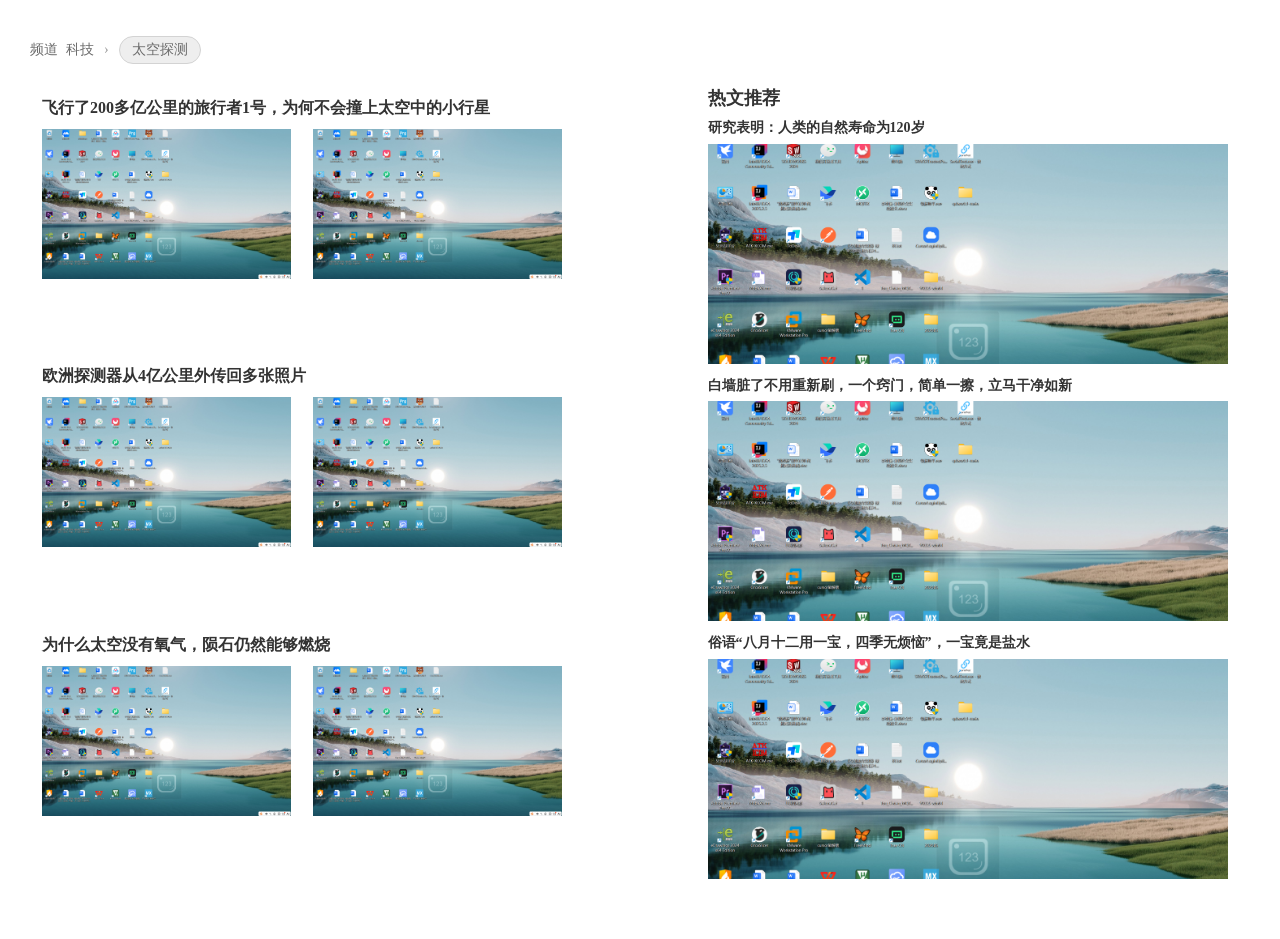
==== index.html @ ba5ea0af "Update index.html" ====
<!DOCTYPE html>
<html lang="zh-CN">
<head>
  <meta charset="UTF-8">
  <meta name="viewport" content="width=device-width, initial-scale=1.0">
  <title>新闻资讯</title>
  <link rel="stylesheet" href="index.css">
</head>
<body>
  <div class="news-wrap">
    <header class="news-header">
    </header>

    <div class="crumbs">
      <span class="crumb">频道</span>
      <span class="crumb">科技</span>
      <span class="crumb-sep">›</span>
      <span class="crumb pill">太空探测</span>
    </div>

    <div class="content">
      <main class="news-list">
      <!-- 新闻块 1 -->
      <article class="news-item">
        <h2 class="news-title">飞行了200多亿公里的旅行者1号，为何不会撞上太空中的小行星</h2>
        <div class="news-body">
          <div class="thumbs">
            <img class="thumb" src="tupian1.png" alt="缩略图1">
            <img class="thumb" src="tupian1.png" alt="缩略图2">
          </div>
        </div>
      </article>

      <!-- 新闻块 2 -->
      <article class="news-item">
        <h2 class="news-title">欧洲探测器从4亿公里外传回多张照片</h2>
        <div class="news-body">
          <div class="thumbs">
            <img class="thumb" src="tupian1.png" alt="缩略图1">
            <img class="thumb" src="tupian1.png" alt="缩略图2">
          </div>
        </div>
      </article>

      <!-- 新闻块 3 -->
      <article class="news-item">
        <h2 class="news-title">为什么太空没有氧气，陨石仍然能够燃烧</h2>
        <div class="news-body">
          <div class="thumbs">
            <img class="thumb" src="tupian1.png" alt="缩略图1">
            <img class="thumb" src="tupian1.png" alt="缩略图2">
          </div>
        </div>
      </article>
      </main>

      <aside class="hot-list">
        <h2 class="hot-heading">热文推荐</h2>
        <section class="hot-item">
          <h3 class="hot-title">研究表明：人类的自然寿命为120岁</h3>
          <img class="hot-thumb" src="tupian1.png" alt="热文配图1">
        </section>
        <section class="hot-item">
          <h3 class="hot-title">白墙脏了不用重新刷，一个窍门，简单一擦，立马干净如新</h3>
          <img class="hot-thumb" src="tupian1.png" alt="热文配图2">
        </section>
        <section class="hot-item">
          <h3 class="hot-title">俗语“八月十二用一宝，四季无烦恼”，一宝竟是盐水</h3>
          <img class="hot-thumb" src="tupian1.png" alt="热文配图3">
        </section>
      </aside>
    </div>
  </div>
</body>
</html>
---- index.css ----
/* 外层容器 */
.news-wrap {
  width: 100%;
  max-width: none;
  margin: 0;
  padding: 18px 22px 40px;
  background: #fff;
}

.crumbs{
  display: flex;
  align-items: center;
  gap: 8px;
  margin: 6px 0 14px;
  color: #6b6b6b;
  font-size: 14px;
}
.crumb{
  color: #6b6b6b;
}
.crumb.pill{
  background: #eeeeee;
  border: 1px solid #d3d3d3;
  border-radius: 999px;
  padding: 4px 12px;
}
.crumb.pill.active{
  background: #e8f3ff;
  border-color: #9ac6ff;
  color: #0b5aa6;
}
.crumb-sep{
  color: #9b9b9b;
  margin: 0 2px;
}

.news-header {
  display: flex;
  align-items: center;
  justify-content: space-between;
  margin-bottom: 10px;
  position: relative;
}

/* 左右主内容两列 */
.content{
  display: grid;
  grid-template-columns: 1fr 0.9fr;
  gap: 26px; /* 中间空隙变小 */
}

.hot-title {
  /* 不使用绝对定位，避免串到右上角（该类会用于右侧热文标题） */
  position: static;
}

.channels {
  display: flex;
  gap: 10px;
}
.tag {
  display: inline-block;
  padding: 6px 12px;
  border-radius: 999px;
  background: #e7e7e7;
  color: #333;
  text-decoration: none;
  border: 1px solid #d2d2d2;
  font-size: 14px;
}
.tag--active {
  background: #d9ecff;
  border-color: #8cc0ff;
}

.news-list {
  margin-top: 8px;
  display: grid;
  gap: 0; /* 保持上下模块连成整体 */
}

.news-item {
  border: none;
  padding: 12px 12px 14px;
  background: #fff; /* 去掉浅灰背景 */
}

/* 上下相邻卡片无边框，不再需要重复边框处理 */
.news-title {
  font-size: 16px;
  font-weight: 600;
  margin: 0 0 10px;
  color: #333;
}
.news-body {
  display: block; /* 只显示缩略图区域，不再占用右侧大图空间 */
  width: 100%;
}

/* 左侧三张小图（占等分列） */
.thumbs {
  display: grid;
  grid-template-columns: repeat(2, 1fr); /* 每行两个缩略图 */
  gap: 22px; /* 两图之间空隙稍大 */
  max-width: 520px; /* 让缩略图宽度更大一点 */
  width: 100%;
}
.thumb {
  height: 150px; /* 左侧缩略图更大一点 */
  width: 100%;
  object-fit: cover;
  display: block;
  border: none;
}

/* 右侧大图区域 */
.hero {
  height: 110px; /* 进一步减小右侧大图高度 */
  width: 100%;
  object-fit: cover;
  display: block;
  border: none;
}

/* 右侧热文推荐 */
.hot-list{
  margin-top: 8px;
}
.hot-heading{
  font-size: 18px;
  color: #333;
  margin: 0 0 8px 0;
}
.hot-item{
  margin-bottom: 12px;
}
.hot-title{
  font-size: 14px;
  color: #333;
  margin: 0 0 6px 0;
  line-height: 1.4;
}
.hot-thumb{
  width: 100%;
  max-width: 520px; /* 限制热文图片宽度 */
  height: 220px; /* 第三张图片更大一点 */
  object-fit: cover;
  border: none;
  display: block;
}
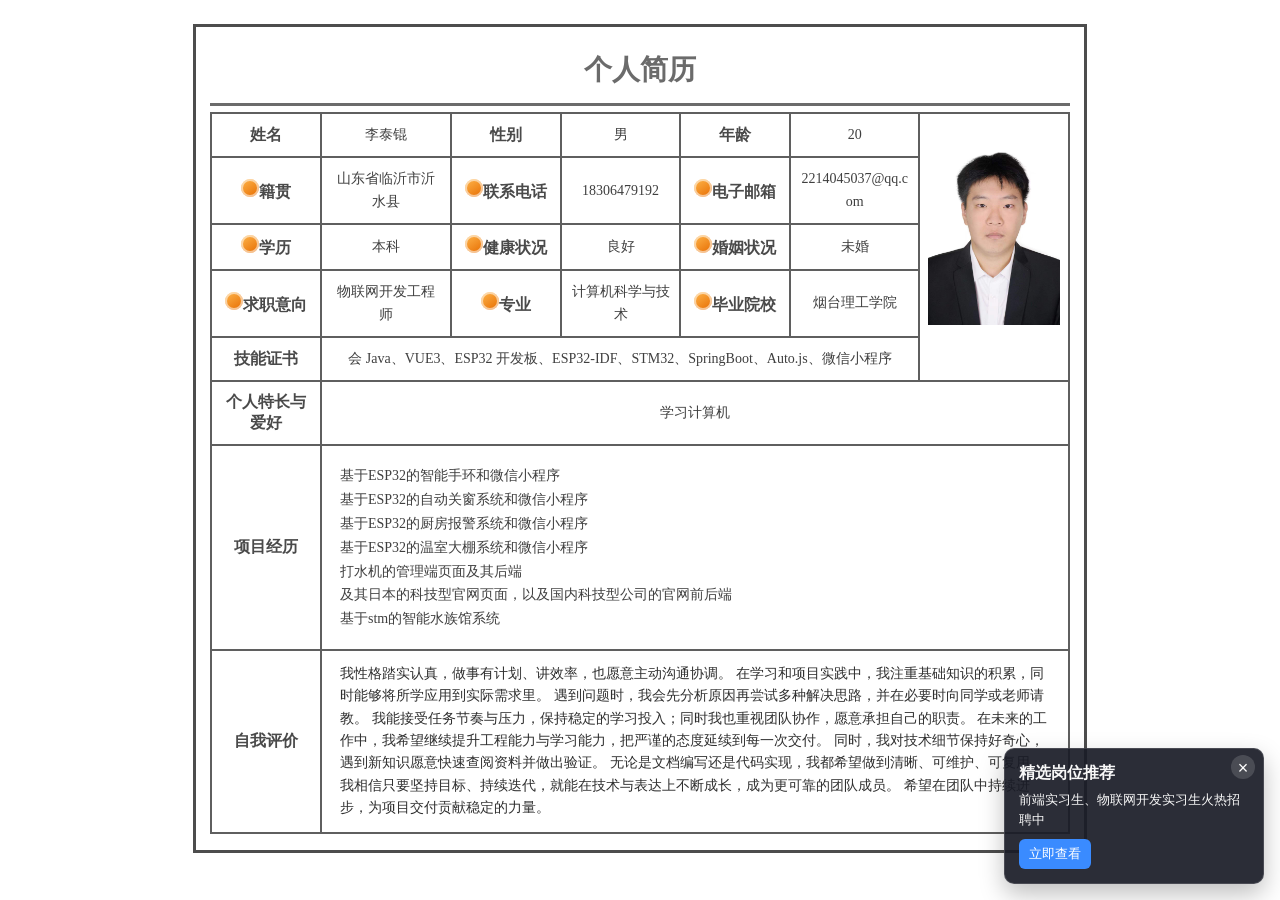
==== commit a9f6856e: "1 1" ====
--- a/index.html
+++ b/index.html
@@ -1,75 +1,154 @@
-<!DOCTYPE html>
-<html lang="zh-CN">
-<head>
-  <meta charset="UTF-8">
-  <meta name="viewport" content="width=device-width, initial-scale=1.0">
-  <title>新闻资讯</title>
-  <link rel="stylesheet" href="index.css">
-</head>
-<body>
-  <div class="news-wrap">
-    <header class="news-header">
-    </header>
-
-    <div class="crumbs">
-      <span class="crumb">频道</span>
-      <span class="crumb">科技</span>
-      <span class="crumb-sep">›</span>
-      <span class="crumb pill">太空探测</span>
-    </div>
-
-    <div class="content">
-      <main class="news-list">
-      <!-- 新闻块 1 -->
-      <article class="news-item">
-        <h2 class="news-title">飞行了200多亿公里的旅行者1号，为何不会撞上太空中的小行星</h2>
-        <div class="news-body">
-          <div class="thumbs">
-            <img class="thumb" src="tupian1.png" alt="缩略图1">
-            <img class="thumb" src="tupian1.png" alt="缩略图2">
-          </div>
-        </div>
-      </article>
-
-      <!-- 新闻块 2 -->
-      <article class="news-item">
-        <h2 class="news-title">欧洲探测器从4亿公里外传回多张照片</h2>
-        <div class="news-body">
-          <div class="thumbs">
-            <img class="thumb" src="tupian1.png" alt="缩略图1">
-            <img class="thumb" src="tupian1.png" alt="缩略图2">
-          </div>
-        </div>
-      </article>
-
-      <!-- 新闻块 3 -->
-      <article class="news-item">
-        <h2 class="news-title">为什么太空没有氧气，陨石仍然能够燃烧</h2>
-        <div class="news-body">
-          <div class="thumbs">
-            <img class="thumb" src="tupian1.png" alt="缩略图1">
-            <img class="thumb" src="tupian1.png" alt="缩略图2">
-          </div>
-        </div>
-      </article>
-      </main>
-
-      <aside class="hot-list">
-        <h2 class="hot-heading">热文推荐</h2>
-        <section class="hot-item">
-          <h3 class="hot-title">研究表明：人类的自然寿命为120岁</h3>
-          <img class="hot-thumb" src="tupian1.png" alt="热文配图1">
-        </section>
-        <section class="hot-item">
-          <h3 class="hot-title">白墙脏了不用重新刷，一个窍门，简单一擦，立马干净如新</h3>
-          <img class="hot-thumb" src="tupian1.png" alt="热文配图2">
-        </section>
-        <section class="hot-item">
-          <h3 class="hot-title">俗语“八月十二用一宝，四季无烦恼”，一宝竟是盐水</h3>
-          <img class="hot-thumb" src="tupian1.png" alt="热文配图3">
-        </section>
-      </aside>
-    </div>
-  </div>
-</body>
-</html>
+<!DOCTYPE html>
+<html lang="zh-CN">
+<head>
+    <meta charset="UTF-8">
+    <title>李泰锟的个人简历</title>
+    <link rel="stylesheet" href="lab1-108-李泰锟-styles.css">
+</head>
+<body>
+    <div class="resume-wrap">
+        <table class="resume-table" role="table" aria-label="个人简历表格">
+            <caption>个人简历</caption>
+
+            <tr>
+                <td class="label-cell">姓名</td>
+                <td class="value-cell">
+                    <div class="cell-text">李泰锟</div>
+                </td>
+                <td class="label-cell">性别</td>
+                <td class="value-cell">
+                    <div class="cell-text">男</div>
+                </td>
+                <td class="label-cell">年龄</td>
+                <td class="value-cell">
+                    <div class="cell-text">20</div>
+                </td>
+                <td class="value-cell photo-cell" rowspan="5">
+                    <div class="photo-box">
+                        <img src="tupian2.jpg" alt="照片" class="photo-img">
+                        <button class="play-btn" type="button" aria-label="播放介绍视频">▶</button>
+                    </div>
+                </td>
+            </tr>
+
+            <tr>
+                <td class="label-cell"><span class="title-icon" aria-hidden="true"></span>籍贯</td>
+                <td class="value-cell">
+                    <div class="cell-text">山东省临沂市沂水县</div>
+                </td>
+                <td class="label-cell"><span class="title-icon" aria-hidden="true"></span>联系电话</td>
+                <td class="value-cell">
+                    <div class="cell-text">18306479192</div>
+                </td>
+                <td class="label-cell"><span class="title-icon" aria-hidden="true"></span>电子邮箱</td>
+                <td class="value-cell">
+                    <div class="cell-text">2214045037@qq.com</div>
+                </td>
+            </tr>
+
+            <tr>
+                <td class="label-cell"><span class="title-icon" aria-hidden="true"></span>学历</td>
+                <td class="value-cell">
+                    <div class="cell-text">本科</div>
+                </td>
+                <td class="label-cell"><span class="title-icon" aria-hidden="true"></span>健康状况</td>
+                <td class="value-cell">
+                    <div class="cell-text">良好</div>
+                </td>
+                <td class="label-cell"><span class="title-icon" aria-hidden="true"></span>婚姻状况</td>
+                <td class="value-cell">
+                    <div class="cell-text">未婚</div>
+                </td>
+            </tr>
+
+            <tr>
+                <td class="label-cell"><span class="title-icon" aria-hidden="true"></span>求职意向</td>
+                <td class="value-cell">
+                    <div class="cell-text">物联网开发工程师</div>
+                </td>
+                <td class="label-cell"><span class="title-icon" aria-hidden="true"></span>专业</td>
+                <td class="value-cell">
+                    <div class="cell-text">计算机科学与技术</div>
+                </td>
+                <td class="label-cell"><span class="title-icon" aria-hidden="true"></span>毕业院校</td>
+                <td class="value-cell">
+                    <div class="cell-text">烟台理工学院</div>
+                </td>
+            </tr>
+
+            <tr>
+                <td class="label-cell">技能证书</td>
+                <td class="value-cell" colspan="5">
+                    <div class="cell-text">
+                        会 Java、VUE3、ESP32 开发板、ESP32-IDF、STM32、SpringBoot、Auto.js、微信小程序
+                    </div>
+                </td>
+            </tr>
+
+            <tr>
+                <td class="label-cell">个人特长与爱好</td>
+                <td class="value-cell" colspan="6">
+                    <div class="cell-text">
+                        学习计算机
+                    </div>
+                </td>
+            </tr>
+
+            <tr>
+                <td class="label-cell" rowspan="2">项目经历</td>
+                <td class="value-cell project-cell" colspan="6" rowspan="2">
+                    <div class="project-grid" aria-label="项目经历图标">
+                        <div class="project-text cell-text">
+                            基于ESP32的智能手环和微信小程序<br>
+                            基于ESP32的自动关窗系统和微信小程序<br>
+                            基于ESP32的厨房报警系统和微信小程序<br>
+                            基于ESP32的温室大棚系统和微信小程序<br>
+                            打水机的管理端页面及其后端<br>
+                            及其日本的科技型官网页面，以及国内科技型公司的官网前后端<br>
+                            基于stm的智能水族馆系统
+                        </div>
+                    </div>
+                </td>
+            </tr>
+
+            <tr>
+            </tr>
+
+            <tr>
+                <td class="label-cell">自我评价</td>
+                <td class="value-cell" colspan="6">
+                    <p class="self-eval">
+                        我性格踏实认真，做事有计划、讲效率，也愿意主动沟通协调。
+                        在学习和项目实践中，我注重基础知识的积累，同时能够将所学应用到实际需求里。
+                        遇到问题时，我会先分析原因再尝试多种解决思路，并在必要时向同学或老师请教。
+                        我能接受任务节奏与压力，保持稳定的学习投入；同时我也重视团队协作，愿意承担自己的职责。
+                        在未来的工作中，我希望继续提升工程能力与学习能力，把严谨的态度延续到每一次交付。
+                        同时，我对技术细节保持好奇心，遇到新知识愿意快速查阅资料并做出验证。
+                        无论是文档编写还是代码实现，我都希望做到清晰、可维护、可复用。
+                        我相信只要坚持目标、持续迭代，就能在技术与表达上不断成长，成为更可靠的团队成员。
+                        希望在团队中持续进步，为项目交付贡献稳定的力量。
+                    </p>
+                </td>
+            </tr>
+        </table>
+    </div>
+
+    <aside class="fixed-ad" aria-label="固定广告" id="fixedAd">
+        <button class="ad-close" type="button" aria-label="关闭广告" id="adCloseBtn">×</button>
+        <p class="ad-title">精选岗位推荐</p>
+        <p class="ad-text">前端实习生、物联网开发实习生火热招聘中</p>
+        <a class="ad-link" href="#" aria-label="查看岗位详情">立即查看</a>
+    </aside>
+
+    <script>
+        (function () {
+            var closeBtn = document.getElementById("adCloseBtn");
+            var ad = document.getElementById("fixedAd");
+            if (!closeBtn || !ad) return;
+            closeBtn.addEventListener("click", function () {
+                ad.style.display = "none";
+            });
+        })();
+    </script>
+</body>
+</html>
--- a/lab1-108-李泰锟-styles.css
+++ b/lab1-108-李泰锟-styles.css
@@ -0,0 +1,221 @@
+
+.resume-wrap {
+    width: 860px;
+    max-width: calc(100vw - 40px);
+    margin: 24px auto;
+    border: 3px solid #4d4d4d;
+    padding: 16px 14px;
+    background: #ffffff;
+}
+
+.resume-table {
+    width: 100%;
+    border-collapse: collapse;
+	table-layout: auto; /* 让列根据内容自然分配，避免压缩导致重叠 */
+}
+
+.resume-table caption {
+    caption-side: top;
+    font-size: 28px;
+    font-weight: 700;
+    color: #6b6b6b;
+    padding: 8px 0 14px 0;
+    border-bottom: 3px solid #6b6b6b;
+    margin-bottom: 6px;
+}
+
+.resume-table td {
+    border: 2px solid #5f5f5f;
+    padding: 10px 8px;
+    vertical-align: middle;
+    background: #fff;
+    text-align: center;
+	/* 高倍缩放时，确保内容不会溢出到单元格之外 */
+	word-break: break-word;
+	overflow-wrap: anywhere;
+	white-space: normal;
+	box-sizing: border-box;
+	overflow: hidden;
+}
+
+.label-cell {
+    background: #cfcfcf;
+    font-weight: 700;
+    color: #4a4a4a;
+    width: 110px;
+	/* 避免在表格单元格上使用 flex，可能引发布局错位 */
+	text-align: center;
+	vertical-align: middle;
+	padding: 10px 8px;
+}
+
+.value-cell {
+    width: auto;
+}
+
+.cell-text {
+    font-size: 14px;
+    color: #3f3f3f;
+	line-height: 1.6; /* 提高行高，减少文字与边框的贴合感 */
+    word-break: break-word;
+}
+
+.icon-img {
+    width: 44px;
+    height: 44px;
+    object-fit: contain;
+    display: block;
+    margin: 0 auto 6px auto;
+}
+
+.icon-img--center {
+    margin: 8px auto 0 auto;
+}
+
+.photo-cell {
+    background: #ffffff;
+	width: 150px; /* 适当加宽，便于放大图片并填满两行高度 */
+    padding: 0;
+}
+
+.photo-box {
+    position: relative;
+    width: 100%;
+    height: 100%;
+    min-height: 220px;
+    overflow: hidden;
+}
+
+.photo-img {
+	width: 100%;
+	height: 100%;
+	object-fit: cover; /* 填满单元格，按比例裁剪 */
+	display: block;
+	margin: 0;
+	border: 0;
+    transition: opacity 0.25s ease;
+}
+
+.play-btn {
+    position: absolute;
+    left: 50%;
+    top: 50%;
+    transform: translate(-50%, -50%) scale(0.9);
+    width: 54px;
+    height: 54px;
+    border: none;
+    border-radius: 50%;
+    background: rgba(0, 0, 0, 0.62);
+    color: #ffffff;
+    font-size: 24px;
+    line-height: 1;
+    opacity: 0;
+    cursor: pointer;
+    transition: opacity 0.25s ease, transform 0.25s ease;
+}
+
+.photo-box:hover .photo-img {
+    opacity: 0.5;
+}
+
+.photo-box:hover .play-btn {
+    opacity: 1;
+    transform: translate(-50%, -50%) scale(1);
+}
+
+.fixed-ad {
+    position: fixed;
+    right: 16px;
+    bottom: 16px;
+    width: 230px;
+    padding: 12px 14px 14px;
+    border-radius: 10px;
+    background: rgba(25, 28, 38, 0.92);
+    color: #f8f8f8;
+    box-shadow: 0 10px 25px rgba(0, 0, 0, 0.25);
+    z-index: 999;
+    border: 1px solid rgba(255, 255, 255, 0.14);
+}
+
+.ad-close {
+    position: absolute;
+    top: 6px;
+    right: 8px;
+    width: 24px;
+    height: 24px;
+    border: none;
+    border-radius: 50%;
+    background: rgba(255, 255, 255, 0.15);
+    color: #ffffff;
+    font-size: 18px;
+    line-height: 24px;
+    text-align: center;
+    cursor: pointer;
+}
+
+.ad-close:hover {
+    background: rgba(255, 255, 255, 0.3);
+}
+
+.ad-title {
+    margin: 2px 28px 6px 0;
+    font-size: 16px;
+    font-weight: 700;
+}
+
+.ad-text {
+    margin: 0 0 10px 0;
+    font-size: 13px;
+    line-height: 1.5;
+}
+
+.ad-link {
+    display: inline-block;
+    padding: 6px 10px;
+    border-radius: 6px;
+    background: #3a8bff;
+    color: #ffffff;
+    text-decoration: none;
+    font-size: 13px;
+}
+
+.ad-link:hover {
+    background: #2675e3;
+}
+
+.title-icon {
+    width: 18px;
+    height: 18px;
+    display: inline-block;
+    border-radius: 50%;
+    background: linear-gradient(145deg, #ffb74d, #e66b00);
+    box-shadow: inset 0 0 0 2px rgba(255, 255, 255, 0.55);
+}
+
+.project-grid {
+    height: 100%;
+    padding: 8px 10px;
+	display: block; /* 用文字展示，不需要弹性布局 */
+}
+
+.project-icon {
+    width: 46px;
+    height: 46px;
+    object-fit: contain;
+}
+
+.project-text {
+    text-align: left;
+    font-size: 14px;
+    line-height: 1.7;
+    color: #3f3f3f;
+}
+
+.self-eval {
+    margin: 0;
+    text-align: left;
+    font-size: 14px;
+    line-height: 1.6;
+    color: #2f2f2f;
+    padding: 2px 10px;
+}
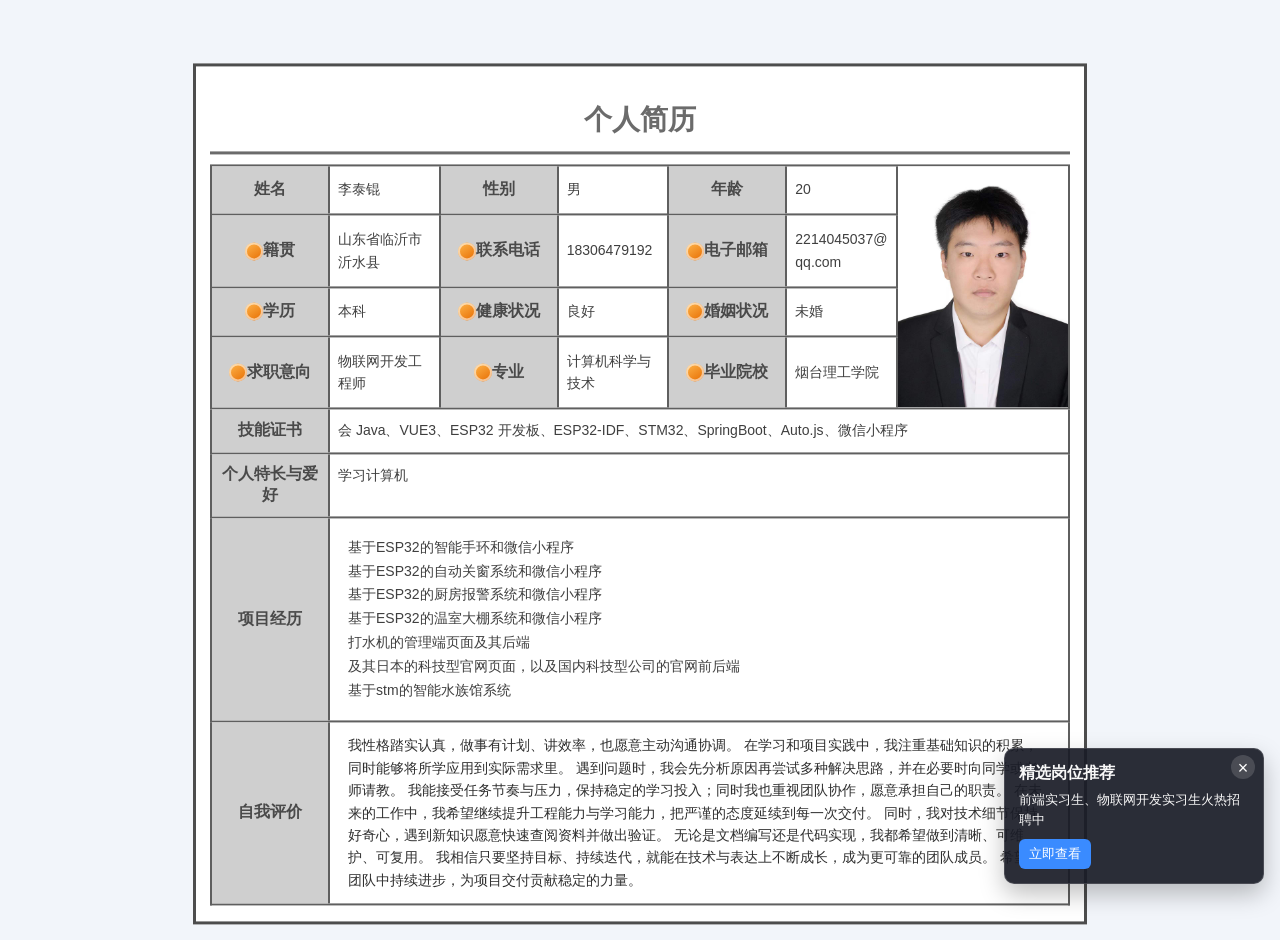
==== commit a15b4fc9: "1 1" ====
--- a/index.html
+++ b/index.html
@@ -2,101 +2,87 @@
 <html lang="zh-CN">
 <head>
     <meta charset="UTF-8">
-    <title>李泰锟的个人简历</title>
+    <meta name="viewport" content="width=device-width, initial-scale=1.0">
+    <title>实验3 个人简历</title>
     <link rel="stylesheet" href="lab1-108-李泰锟-styles.css">
 </head>
 <body>
-    <div class="resume-wrap">
-        <table class="resume-table" role="table" aria-label="个人简历表格">
-            <caption>个人简历</caption>
+    <div class="resume-stage">
+        <div class="resume-wrap resume-wrap-centered">
+            <h1 class="resume-title">个人简历</h1>
 
-            <tr>
-                <td class="label-cell">姓名</td>
-                <td class="value-cell">
-                    <div class="cell-text">李泰锟</div>
-                </td>
-                <td class="label-cell">性别</td>
-                <td class="value-cell">
-                    <div class="cell-text">男</div>
-                </td>
-                <td class="label-cell">年龄</td>
-                <td class="value-cell">
-                    <div class="cell-text">20</div>
-                </td>
-                <td class="value-cell photo-cell" rowspan="5">
+            <div class="resume-row resume-row-basic">
+                <div class="resume-grid">
+                    <div class="resume-group">
+                        <div class="label-cell">姓名</div>
+                        <div class="value-cell"><div class="cell-text">李泰锟</div></div>
+                    </div>
+                    <div class="resume-group">
+                        <div class="label-cell">性别</div>
+                        <div class="value-cell"><div class="cell-text">男</div></div>
+                    </div>
+                    <div class="resume-group">
+                        <div class="label-cell">年龄</div>
+                        <div class="value-cell"><div class="cell-text">20</div></div>
+                    </div>
+                    <div class="resume-group">
+                        <div class="label-cell"><span class="title-icon" aria-hidden="true"></span> 籍贯</div>
+                        <div class="value-cell"><div class="cell-text">山东省临沂市沂水县</div></div>
+                    </div>
+                    <div class="resume-group">
+                        <div class="label-cell"><span class="title-icon" aria-hidden="true"></span> 联系电话</div>
+                        <div class="value-cell"><div class="cell-text">18306479192</div></div>
+                    </div>
+                    <div class="resume-group">
+                        <div class="label-cell"><span class="title-icon" aria-hidden="true"></span> 电子邮箱</div>
+                        <div class="value-cell"><div class="cell-text">2214045037@qq.com</div></div>
+                    </div>
+                    <div class="resume-group">
+                        <div class="label-cell"><span class="title-icon" aria-hidden="true"></span> 学历</div>
+                        <div class="value-cell"><div class="cell-text">本科</div></div>
+                    </div>
+                    <div class="resume-group">
+                        <div class="label-cell"><span class="title-icon" aria-hidden="true"></span> 健康状况</div>
+                        <div class="value-cell"><div class="cell-text">良好</div></div>
+                    </div>
+                    <div class="resume-group">
+                        <div class="label-cell"><span class="title-icon" aria-hidden="true"></span> 婚姻状况</div>
+                        <div class="value-cell"><div class="cell-text">未婚</div></div>
+                    </div>
+                    <div class="resume-group">
+                        <div class="label-cell"><span class="title-icon" aria-hidden="true"></span> 求职意向</div>
+                        <div class="value-cell"><div class="cell-text">物联网开发工程师</div></div>
+                    </div>
+                    <div class="resume-group">
+                        <div class="label-cell"><span class="title-icon" aria-hidden="true"></span> 专业</div>
+                        <div class="value-cell"><div class="cell-text">计算机科学与技术</div></div>
+                    </div>
+                    <div class="resume-group">
+                        <div class="label-cell"><span class="title-icon" aria-hidden="true"></span> 毕业院校</div>
+                        <div class="value-cell"><div class="cell-text">烟台理工学院</div></div>
+                    </div>
+                </div>
+                <div class="photo-cell photo-panel">
                     <div class="photo-box">
                         <img src="tupian2.jpg" alt="照片" class="photo-img">
                         <button class="play-btn" type="button" aria-label="播放介绍视频">▶</button>
                     </div>
-                </td>
-            </tr>
+                </div>
+            </div>
 
-            <tr>
-                <td class="label-cell"><span class="title-icon" aria-hidden="true"></span>籍贯</td>
-                <td class="value-cell">
-                    <div class="cell-text">山东省临沂市沂水县</div>
-                </td>
-                <td class="label-cell"><span class="title-icon" aria-hidden="true"></span>联系电话</td>
-                <td class="value-cell">
-                    <div class="cell-text">18306479192</div>
-                </td>
-                <td class="label-cell"><span class="title-icon" aria-hidden="true"></span>电子邮箱</td>
-                <td class="value-cell">
-                    <div class="cell-text">2214045037@qq.com</div>
-                </td>
-            </tr>
+            <div class="resume-row">
+                <div class="label-cell">技能证书</div>
+                <div class="value-cell resume-wide"><div class="cell-text">会 Java、VUE3、ESP32 开发板、ESP32-IDF、STM32、SpringBoot、Auto.js、微信小程序</div></div>
+            </div>
 
-            <tr>
-                <td class="label-cell"><span class="title-icon" aria-hidden="true"></span>学历</td>
-                <td class="value-cell">
-                    <div class="cell-text">本科</div>
-                </td>
-                <td class="label-cell"><span class="title-icon" aria-hidden="true"></span>健康状况</td>
-                <td class="value-cell">
-                    <div class="cell-text">良好</div>
-                </td>
-                <td class="label-cell"><span class="title-icon" aria-hidden="true"></span>婚姻状况</td>
-                <td class="value-cell">
-                    <div class="cell-text">未婚</div>
-                </td>
-            </tr>
+            <div class="resume-row">
+                <div class="label-cell">个人特长与爱好</div>
+                <div class="value-cell resume-wide"><div class="cell-text">学习计算机</div></div>
+            </div>
 
-            <tr>
-                <td class="label-cell"><span class="title-icon" aria-hidden="true"></span>求职意向</td>
-                <td class="value-cell">
-                    <div class="cell-text">物联网开发工程师</div>
-                </td>
-                <td class="label-cell"><span class="title-icon" aria-hidden="true"></span>专业</td>
-                <td class="value-cell">
-                    <div class="cell-text">计算机科学与技术</div>
-                </td>
-                <td class="label-cell"><span class="title-icon" aria-hidden="true"></span>毕业院校</td>
-                <td class="value-cell">
-                    <div class="cell-text">烟台理工学院</div>
-                </td>
-            </tr>
-
-            <tr>
-                <td class="label-cell">技能证书</td>
-                <td class="value-cell" colspan="5">
-                    <div class="cell-text">
-                        会 Java、VUE3、ESP32 开发板、ESP32-IDF、STM32、SpringBoot、Auto.js、微信小程序
-                    </div>
-                </td>
-            </tr>
-
-            <tr>
-                <td class="label-cell">个人特长与爱好</td>
-                <td class="value-cell" colspan="6">
-                    <div class="cell-text">
-                        学习计算机
-                    </div>
-                </td>
-            </tr>
-
-            <tr>
-                <td class="label-cell" rowspan="2">项目经历</td>
-                <td class="value-cell project-cell" colspan="6" rowspan="2">
+            <div class="resume-row">
+                <div class="label-cell">项目经历</div>
+                <div class="value-cell resume-wide">
                     <div class="project-grid" aria-label="项目经历图标">
                         <div class="project-text cell-text">
                             基于ESP32的智能手环和微信小程序<br>
@@ -108,15 +94,12 @@
                             基于stm的智能水族馆系统
                         </div>
                     </div>
-                </td>
-            </tr>
+                </div>
+            </div>
 
-            <tr>
-            </tr>
-
-            <tr>
-                <td class="label-cell">自我评价</td>
-                <td class="value-cell" colspan="6">
+            <div class="resume-row">
+                <div class="label-cell">自我评价</div>
+                <div class="value-cell resume-wide">
                     <p class="self-eval">
                         我性格踏实认真，做事有计划、讲效率，也愿意主动沟通协调。
                         在学习和项目实践中，我注重基础知识的积累，同时能够将所学应用到实际需求里。
@@ -128,9 +111,9 @@
                         我相信只要坚持目标、持续迭代，就能在技术与表达上不断成长，成为更可靠的团队成员。
                         希望在团队中持续进步，为项目交付贡献稳定的力量。
                     </p>
-                </td>
-            </tr>
-        </table>
+                </div>
+            </div>
+        </div>
     </div>
 
     <aside class="fixed-ad" aria-label="固定广告" id="fixedAd">
--- a/lab1-108-李泰锟-styles.css
+++ b/lab1-108-李泰锟-styles.css
@@ -218,4 +218,156 @@
     line-height: 1.6;
     color: #2f2f2f;
     padding: 2px 10px;
+}
+
+body {
+    margin: 0;
+    font-family: "Microsoft YaHei", sans-serif;
+    background: #f2f5fa;
+}
+
+.resume-stage {
+    position: relative;
+    min-height: 100vh;
+    padding: 20px 0;
+}
+
+.resume-wrap-centered {
+    position: absolute;
+    top: 50%;
+    left: 50%;
+    transform: translate(-50%, -50%);
+}
+
+.resume-title {
+    font-size: 28px;
+    font-weight: 700;
+    color: #6b6b6b;
+    text-align: center;
+    border-bottom: 3px solid #6b6b6b;
+    padding-bottom: 12px;
+    margin-bottom: 10px;
+}
+
+.resume-row {
+    display: flex;
+    border-left: 2px solid #5f5f5f;
+    border-right: 2px solid #5f5f5f;
+    border-bottom: 2px solid #5f5f5f;
+}
+
+.resume-row:first-of-type {
+    border-top: 2px solid #5f5f5f;
+}
+
+.resume-row-basic {
+    align-items: stretch;
+}
+
+.resume-grid {
+    flex: 1;
+    display: grid;
+    grid-template-columns: repeat(3, minmax(0, 1fr));
+}
+
+.resume-group {
+    display: flex;
+    min-width: 0;
+    border-right: 2px solid #5f5f5f;
+    border-bottom: 2px solid #5f5f5f;
+}
+
+.resume-group:nth-last-child(-n + 3) {
+    border-bottom: none;
+}
+
+.resume-group .label-cell {
+    flex: 0 0 100px;
+    border-right: 2px solid #5f5f5f;
+    border-bottom: none;
+    display: flex;
+    align-items: center;
+    justify-content: center;
+}
+
+.resume-group .value-cell {
+    flex: 1;
+    border-bottom: none;
+    display: flex;
+    align-items: center;
+    justify-content: flex-start;
+    padding: 10px 8px;
+    min-width: 0;
+}
+
+.photo-panel {
+    width: 170px;
+    border-left: none;
+    border-right: none;
+    border-bottom: none;
+    display: flex;
+    align-items: stretch;
+}
+
+.photo-panel .photo-box {
+    min-height: 230px;
+}
+
+.resume-row > .label-cell {
+    flex: 0 0 100px;
+    border-right: 2px solid #5f5f5f;
+    border-bottom: none;
+    display: flex;
+    align-items: center;
+    justify-content: center;
+}
+
+.resume-wide {
+    flex: 1;
+    border-bottom: none;
+    text-align: left;
+    padding: 10px 8px;
+}
+
+.resume-wide .cell-text {
+    text-align: left;
+}
+
+@media (max-width: 980px) {
+    .resume-wrap-centered {
+        position: static;
+        transform: none;
+        margin: 20px auto;
+    }
+
+    .resume-wrap {
+        max-width: calc(100vw - 24px);
+    }
+
+    .resume-row-basic {
+        flex-direction: column;
+    }
+
+    .resume-grid {
+        grid-template-columns: 1fr;
+    }
+
+    .resume-group {
+        border-right: none;
+    }
+
+    .resume-group:nth-last-child(-n + 3) {
+        border-bottom: 2px solid #5f5f5f;
+    }
+
+    .photo-panel {
+        width: 100%;
+        border-top: 2px solid #5f5f5f;
+    }
+
+    .fixed-ad {
+        right: 10px;
+        bottom: 10px;
+        width: 200px;
+    }
 }
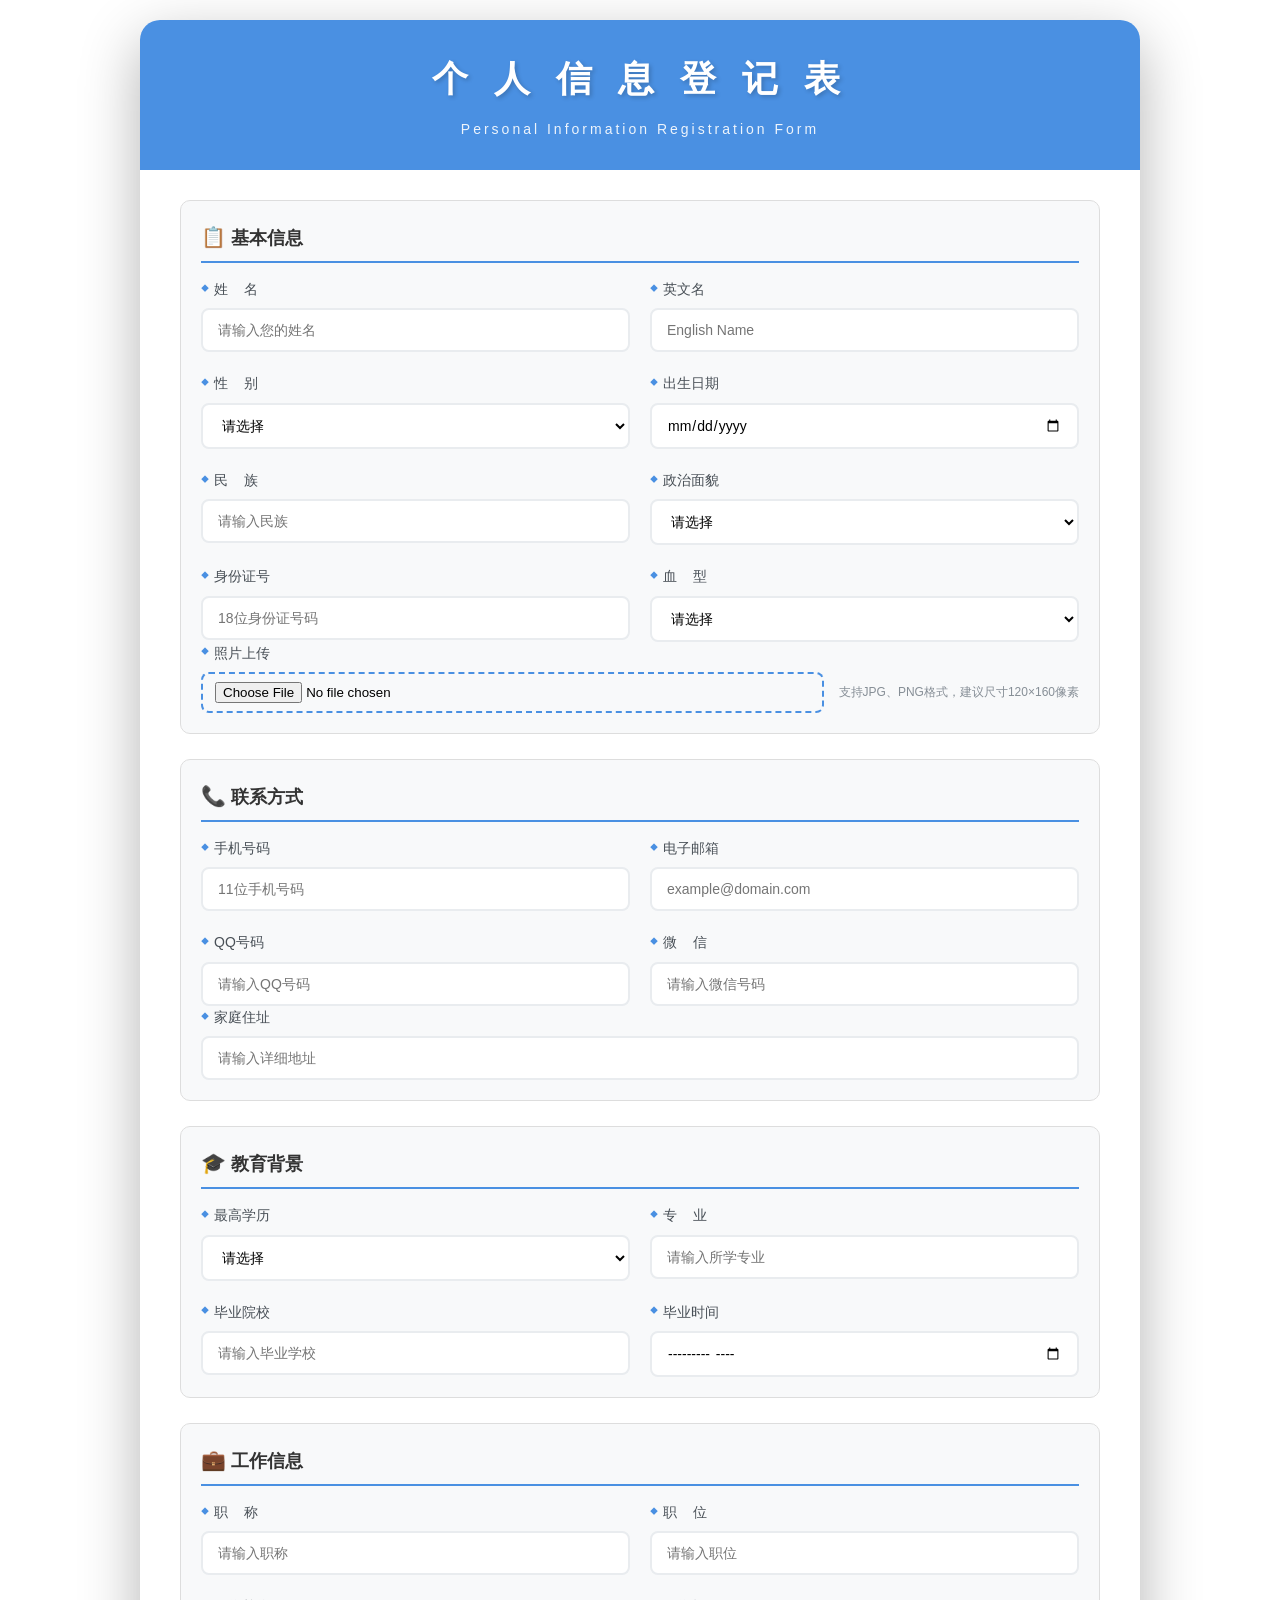
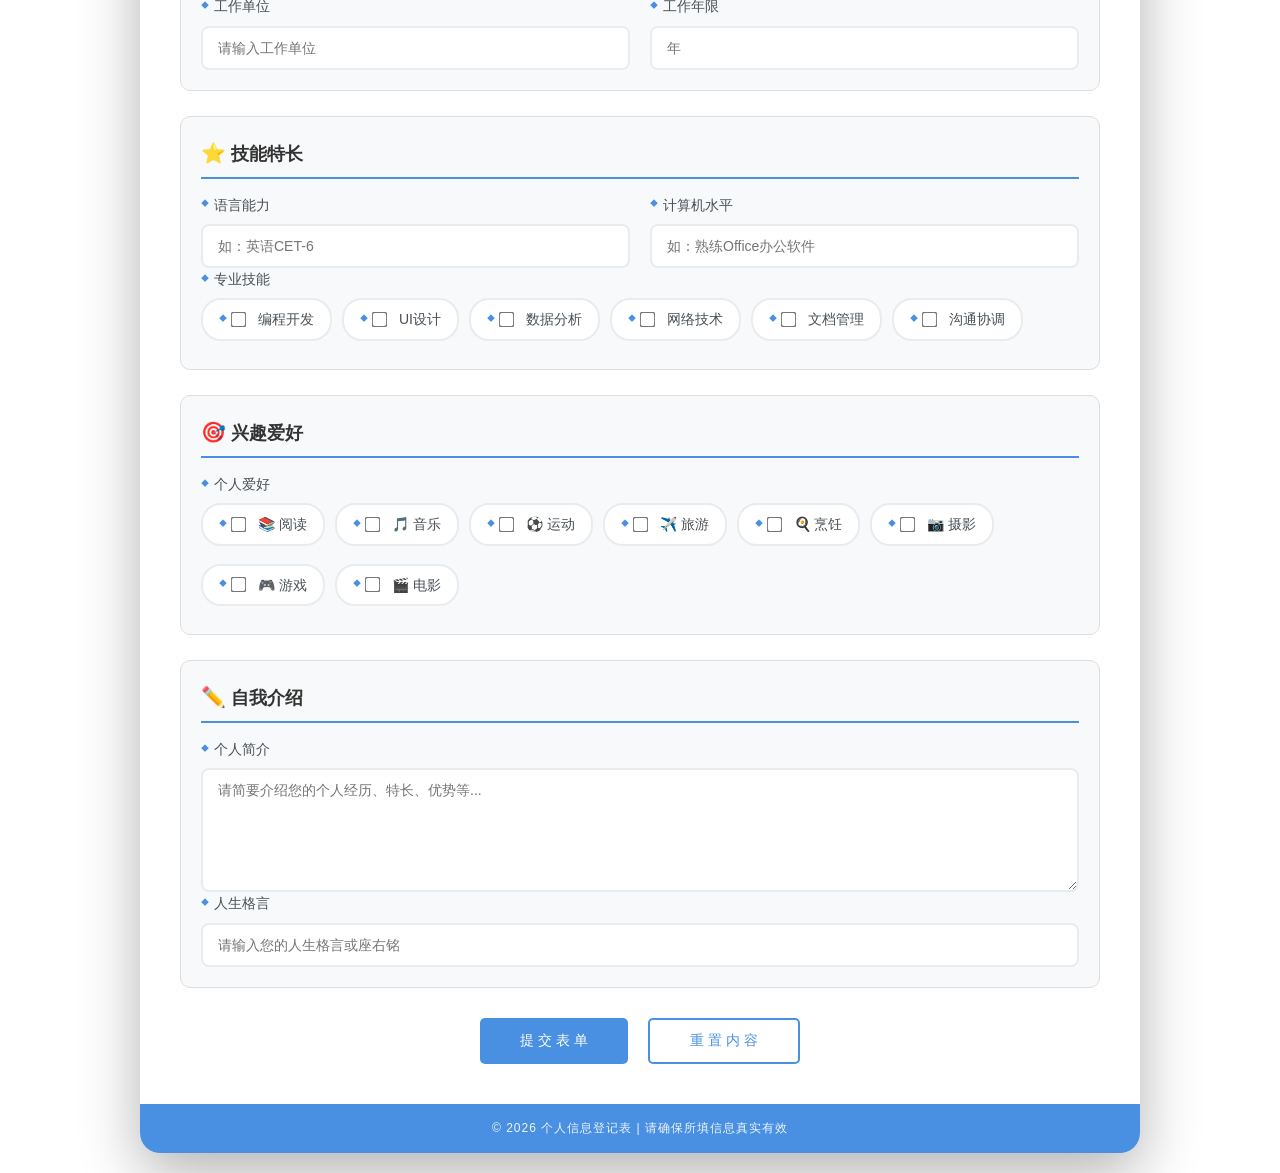
==== commit a7604583: "1 1" ====
--- a/index.html
+++ b/index.html
@@ -1,137 +1,270 @@
-<!DOCTYPE html>
-<html lang="zh-CN">
-<head>
-    <meta charset="UTF-8">
-    <meta name="viewport" content="width=device-width, initial-scale=1.0">
-    <title>实验3 个人简历</title>
-    <link rel="stylesheet" href="lab1-108-李泰锟-styles.css">
-</head>
-<body>
-    <div class="resume-stage">
-        <div class="resume-wrap resume-wrap-centered">
-            <h1 class="resume-title">个人简历</h1>
-
-            <div class="resume-row resume-row-basic">
-                <div class="resume-grid">
-                    <div class="resume-group">
-                        <div class="label-cell">姓名</div>
-                        <div class="value-cell"><div class="cell-text">李泰锟</div></div>
-                    </div>
-                    <div class="resume-group">
-                        <div class="label-cell">性别</div>
-                        <div class="value-cell"><div class="cell-text">男</div></div>
-                    </div>
-                    <div class="resume-group">
-                        <div class="label-cell">年龄</div>
-                        <div class="value-cell"><div class="cell-text">20</div></div>
-                    </div>
-                    <div class="resume-group">
-                        <div class="label-cell"><span class="title-icon" aria-hidden="true"></span> 籍贯</div>
-                        <div class="value-cell"><div class="cell-text">山东省临沂市沂水县</div></div>
-                    </div>
-                    <div class="resume-group">
-                        <div class="label-cell"><span class="title-icon" aria-hidden="true"></span> 联系电话</div>
-                        <div class="value-cell"><div class="cell-text">18306479192</div></div>
-                    </div>
-                    <div class="resume-group">
-                        <div class="label-cell"><span class="title-icon" aria-hidden="true"></span> 电子邮箱</div>
-                        <div class="value-cell"><div class="cell-text">2214045037@qq.com</div></div>
-                    </div>
-                    <div class="resume-group">
-                        <div class="label-cell"><span class="title-icon" aria-hidden="true"></span> 学历</div>
-                        <div class="value-cell"><div class="cell-text">本科</div></div>
-                    </div>
-                    <div class="resume-group">
-                        <div class="label-cell"><span class="title-icon" aria-hidden="true"></span> 健康状况</div>
-                        <div class="value-cell"><div class="cell-text">良好</div></div>
-                    </div>
-                    <div class="resume-group">
-                        <div class="label-cell"><span class="title-icon" aria-hidden="true"></span> 婚姻状况</div>
-                        <div class="value-cell"><div class="cell-text">未婚</div></div>
-                    </div>
-                    <div class="resume-group">
-                        <div class="label-cell"><span class="title-icon" aria-hidden="true"></span> 求职意向</div>
-                        <div class="value-cell"><div class="cell-text">物联网开发工程师</div></div>
-                    </div>
-                    <div class="resume-group">
-                        <div class="label-cell"><span class="title-icon" aria-hidden="true"></span> 专业</div>
-                        <div class="value-cell"><div class="cell-text">计算机科学与技术</div></div>
-                    </div>
-                    <div class="resume-group">
-                        <div class="label-cell"><span class="title-icon" aria-hidden="true"></span> 毕业院校</div>
-                        <div class="value-cell"><div class="cell-text">烟台理工学院</div></div>
-                    </div>
-                </div>
-                <div class="photo-cell photo-panel">
-                    <div class="photo-box">
-                        <img src="tupian2.jpg" alt="照片" class="photo-img">
-                        <button class="play-btn" type="button" aria-label="播放介绍视频">▶</button>
-                    </div>
-                </div>
-            </div>
-
-            <div class="resume-row">
-                <div class="label-cell">技能证书</div>
-                <div class="value-cell resume-wide"><div class="cell-text">会 Java、VUE3、ESP32 开发板、ESP32-IDF、STM32、SpringBoot、Auto.js、微信小程序</div></div>
-            </div>
-
-            <div class="resume-row">
-                <div class="label-cell">个人特长与爱好</div>
-                <div class="value-cell resume-wide"><div class="cell-text">学习计算机</div></div>
-            </div>
-
-            <div class="resume-row">
-                <div class="label-cell">项目经历</div>
-                <div class="value-cell resume-wide">
-                    <div class="project-grid" aria-label="项目经历图标">
-                        <div class="project-text cell-text">
-                            基于ESP32的智能手环和微信小程序<br>
-                            基于ESP32的自动关窗系统和微信小程序<br>
-                            基于ESP32的厨房报警系统和微信小程序<br>
-                            基于ESP32的温室大棚系统和微信小程序<br>
-                            打水机的管理端页面及其后端<br>
-                            及其日本的科技型官网页面，以及国内科技型公司的官网前后端<br>
-                            基于stm的智能水族馆系统
-                        </div>
-                    </div>
-                </div>
-            </div>
-
-            <div class="resume-row">
-                <div class="label-cell">自我评价</div>
-                <div class="value-cell resume-wide">
-                    <p class="self-eval">
-                        我性格踏实认真，做事有计划、讲效率，也愿意主动沟通协调。
-                        在学习和项目实践中，我注重基础知识的积累，同时能够将所学应用到实际需求里。
-                        遇到问题时，我会先分析原因再尝试多种解决思路，并在必要时向同学或老师请教。
-                        我能接受任务节奏与压力，保持稳定的学习投入；同时我也重视团队协作，愿意承担自己的职责。
-                        在未来的工作中，我希望继续提升工程能力与学习能力，把严谨的态度延续到每一次交付。
-                        同时，我对技术细节保持好奇心，遇到新知识愿意快速查阅资料并做出验证。
-                        无论是文档编写还是代码实现，我都希望做到清晰、可维护、可复用。
-                        我相信只要坚持目标、持续迭代，就能在技术与表达上不断成长，成为更可靠的团队成员。
-                        希望在团队中持续进步，为项目交付贡献稳定的力量。
-                    </p>
-                </div>
-            </div>
-        </div>
-    </div>
-
-    <aside class="fixed-ad" aria-label="固定广告" id="fixedAd">
-        <button class="ad-close" type="button" aria-label="关闭广告" id="adCloseBtn">×</button>
-        <p class="ad-title">精选岗位推荐</p>
-        <p class="ad-text">前端实习生、物联网开发实习生火热招聘中</p>
-        <a class="ad-link" href="#" aria-label="查看岗位详情">立即查看</a>
-    </aside>
-
-    <script>
-        (function () {
-            var closeBtn = document.getElementById("adCloseBtn");
-            var ad = document.getElementById("fixedAd");
-            if (!closeBtn || !ad) return;
-            closeBtn.addEventListener("click", function () {
-                ad.style.display = "none";
-            });
-        })();
-    </script>
-</body>
+<!DOCTYPE html>
+<html lang="zh-CN">
+<head>
+  <meta charset="UTF-8">
+  <meta name="viewport" content="width=device-width, initial-scale=1.0">
+  <title>个人信息登记表</title>
+  <link rel="stylesheet" href="index.css">
+  <script src="index.js"></script>
+</head>
+<body>
+  <div class="page-container">
+    <header class="page-header">
+      <h1 class="main-title">个 人 信 息 登 记 表</h1>
+      <p class="subtitle">Personal Information Registration Form</p>
+    </header>
+
+    <form class="info-form" action="#" method="post">
+      <section class="form-section">
+        <h2 class="section-title">
+          <span class="section-icon">📋</span>
+          基本信息
+        </h2>
+        <div class="form-grid">
+          <div class="form-group">
+            <label for="name">姓&nbsp;&nbsp;&nbsp;&nbsp;名</label>
+            <input type="text" id="name" name="name" placeholder="请输入您的姓名" required>
+          </div>
+          <div class="form-group">
+            <label for="ename">英文名</label>
+            <input type="text" id="ename" name="ename" placeholder="English Name">
+          </div>
+          <div class="form-group">
+            <label for="gender">性&nbsp;&nbsp;&nbsp;&nbsp;别</label>
+            <select id="gender" name="gender" required>
+              <option value="">请选择</option>
+              <option value="male">男</option>
+              <option value="female">女</option>
+            </select>
+          </div>
+          <div class="form-group">
+            <label for="birthday">出生日期</label>
+            <input type="date" id="birthday" name="birthday" required>
+          </div>
+          <div class="form-group">
+            <label for="nation">民&nbsp;&nbsp;&nbsp;&nbsp;族</label>
+            <input type="text" id="nation" name="nation" placeholder="请输入民族" required>
+          </div>
+          <div class="form-group">
+            <label for="politics">政治面貌</label>
+            <select id="politics" name="politics">
+              <option value="">请选择</option>
+              <option value="party">中共党员</option>
+              <option value="预备">预备党员</option>
+              <option value="league">共青团员</option>
+              <option value="mass">群众</option>
+            </select>
+          </div>
+          <div class="form-group">
+            <label for="idcard">身份证号</label>
+            <input type="text" id="idcard" name="idcard" pattern="[0-9]{17}[0-9X]" placeholder="18位身份证号码" required>
+          </div>
+          <div class="form-group">
+            <label for="blood">血&nbsp;&nbsp;&nbsp;&nbsp;型</label>
+            <select id="blood" name="blood">
+              <option value="">请选择</option>
+              <option value="A">A型</option>
+              <option value="B">B型</option>
+              <option value="O">O型</option>
+              <option value="AB">AB型</option>
+            </select>
+          </div>
+        </div>
+        <div class="form-group full-width">
+          <label for="photo">照片上传</label>
+          <div class="photo-upload">
+            <input type="file" id="photo" name="photo" accept="image/*">
+            <span class="upload-tip">支持JPG、PNG格式，建议尺寸120×160像素</span>
+          </div>
+        </div>
+      </section>
+
+      <section class="form-section">
+        <h2 class="section-title">
+          <span class="section-icon">📞</span>
+          联系方式
+        </h2>
+        <div class="form-grid">
+          <div class="form-group">
+            <label for="phone">手机号码</label>
+            <input type="tel" id="phone" name="phone" pattern="[0-9]{11}" placeholder="11位手机号码" required>
+          </div>
+          <div class="form-group">
+            <label for="email">电子邮箱</label>
+            <input type="email" id="email" name="email" placeholder="example@domain.com" required>
+          </div>
+          <div class="form-group">
+            <label for="qq">QQ号码</label>
+            <input type="text" id="qq" name="qq" pattern="[0-9]{5,10}" placeholder="请输入QQ号码">
+          </div>
+          <div class="form-group">
+            <label for="wechat">微&nbsp;&nbsp;&nbsp;&nbsp;信</label>
+            <input type="text" id="wechat" name="wechat" placeholder="请输入微信号码">
+          </div>
+        </div>
+        <div class="form-group full-width">
+          <label for="address">家庭住址</label>
+          <input type="text" id="address" name="address" placeholder="请输入详细地址" required>
+        </div>
+      </section>
+
+      <section class="form-section">
+        <h2 class="section-title">
+          <span class="section-icon">🎓</span>
+          教育背景
+        </h2>
+        <div class="form-grid">
+          <div class="form-group">
+            <label for="university">最高学历</label>
+            <select id="university" name="university" required>
+              <option value="">请选择</option>
+              <option value="high">高中/中专</option>
+              <option value="college">大专</option>
+              <option value="bachelor">本科</option>
+              <option value="master">硕士</option>
+              <option value="doctor">博士</option>
+            </select>
+          </div>
+          <div class="form-group">
+            <label for="major">专&nbsp;&nbsp;&nbsp;&nbsp;业</label>
+            <input type="text" id="major" name="major" placeholder="请输入所学专业" required>
+          </div>
+          <div class="form-group">
+            <label for="school">毕业院校</label>
+            <input type="text" id="school" name="school" placeholder="请输入毕业学校" required>
+          </div>
+          <div class="form-group">
+            <label for="graduation">毕业时间</label>
+            <input type="month" id="graduation" name="graduation">
+          </div>
+        </div>
+      </section>
+
+      <section class="form-section">
+        <h2 class="section-title">
+          <span class="section-icon">💼</span>
+          工作信息
+        </h2>
+        <div class="form-grid">
+          <div class="form-group">
+            <label for="job">职&nbsp;&nbsp;&nbsp;&nbsp;称</label>
+            <input type="text" id="job" name="job" placeholder="请输入职称">
+          </div>
+          <div class="form-group">
+            <label for="position">职&nbsp;&nbsp;&nbsp;&nbsp;位</label>
+            <input type="text" id="position" name="position" placeholder="请输入职位">
+          </div>
+          <div class="form-group">
+            <label for="company">工作单位</label>
+            <input type="text" id="company" name="company" placeholder="请输入工作单位">
+          </div>
+          <div class="form-group">
+            <label for="workyears">工作年限</label>
+            <input type="number" id="workyears" name="workyears" min="0" max="50" placeholder="年">
+          </div>
+        </div>
+      </section>
+
+      <section class="form-section">
+        <h2 class="section-title">
+          <span class="section-icon">⭐</span>
+          技能特长
+        </h2>
+        <div class="form-grid">
+          <div class="form-group">
+            <label for="language">语言能力</label>
+            <input type="text" id="language" name="language" placeholder="如：英语CET-6">
+          </div>
+          <div class="form-group">
+            <label for="computer">计算机水平</label>
+            <input type="text" id="computer" name="computer" placeholder="如：熟练Office办公软件">
+          </div>
+        </div>
+        <div class="form-group full-width">
+          <label>专业技能</label>
+          <div class="skill-tags">
+            <label class="skill-tag">
+              <input type="checkbox" name="skills" value="programming"> 编程开发
+            </label>
+            <label class="skill-tag">
+              <input type="checkbox" name="skills" value="design"> UI设计
+            </label>
+            <label class="skill-tag">
+              <input type="checkbox" name="skills" value="data"> 数据分析
+            </label>
+            <label class="skill-tag">
+              <input type="checkbox" name="skills" value="network"> 网络技术
+            </label>
+            <label class="skill-tag">
+              <input type="checkbox" name="skills" value="document"> 文档管理
+            </label>
+            <label class="skill-tag">
+              <input type="checkbox" name="skills" value="communication"> 沟通协调
+            </label>
+          </div>
+        </div>
+      </section>
+
+      <section class="form-section">
+        <h2 class="section-title">
+          <span class="section-icon">🎯</span>
+          兴趣爱好
+        </h2>
+        <div class="form-group full-width">
+          <label>个人爱好</label>
+          <div class="hobby-tags">
+            <label class="hobby-tag">
+              <input type="checkbox" name="hobbies" value="reading"> 📚 阅读
+            </label>
+            <label class="hobby-tag">
+              <input type="checkbox" name="hobbies" value="music"> 🎵 音乐
+            </label>
+            <label class="hobby-tag">
+              <input type="checkbox" name="hobbies" value="sports"> ⚽ 运动
+            </label>
+            <label class="hobby-tag">
+              <input type="checkbox" name="hobbies" value="travel"> ✈️ 旅游
+            </label>
+            <label class="hobby-tag">
+              <input type="checkbox" name="hobbies" value="cooking"> 🍳 烹饪
+            </label>
+            <label class="hobby-tag">
+              <input type="checkbox" name="hobbies" value="photography"> 📷 摄影
+            </label>
+            <label class="hobby-tag">
+              <input type="checkbox" name="hobbies" value="gaming"> 🎮 游戏
+            </label>
+            <label class="hobby-tag">
+              <input type="checkbox" name="hobbies" value="movies"> 🎬 电影
+            </label>
+          </div>
+        </div>
+      </section>
+
+      <section class="form-section">
+        <h2 class="section-title">
+          <span class="section-icon">✏️</span>
+          自我介绍
+        </h2>
+        <div class="form-group full-width">
+          <label for="introduction">个人简介</label>
+          <textarea id="introduction" name="introduction" rows="6" placeholder="请简要介绍您的个人经历、特长、优势等..."></textarea>
+        </div>
+        <div class="form-group full-width">
+          <label for="motto">人生格言</label>
+          <input type="text" id="motto" name="motto" placeholder="请输入您的人生格言或座右铭">
+        </div>
+      </section>
+
+      <div class="form-buttons">
+        <button type="submit" class="btn btn-submit">提 交 表 单</button>
+        <button type="reset" class="btn btn-reset">重 置 内 容</button>
+      </div>
+    </form>
+
+    <footer class="page-footer">
+      <p>© 2026 个人信息登记表 | 请确保所填信息真实有效</p>
+    </footer>
+  </div>
+</body>
 </html>
--- a/index.css
+++ b/index.css
@@ -0,0 +1,292 @@
+* {
+  margin: 0;
+  padding: 0;
+  box-sizing: border-box;
+}
+
+body {
+  font-family: 'Microsoft YaHei', 'PingFang SC', 'Hiragino Sans GB', sans-serif;
+  background: #ffffff;
+  min-height: 100vh;
+  padding: 20px;
+  line-height: 1.6;
+}
+
+.page-container {
+  max-width: 1000px;
+  margin: 0 auto;
+  background: rgba(255, 255, 255, 0.98);
+  border-radius: 20px;
+  box-shadow: 0 20px 60px rgba(0, 0, 0, 0.3);
+  overflow: hidden;
+}
+
+.page-header {
+  background: #4a90e2;
+  color: white;
+  text-align: center;
+  padding: 30px 20px;
+}
+
+.main-title {
+  font-size: 36px;
+  font-weight: bold;
+  letter-spacing: 8px;
+  margin-bottom: 10px;
+  text-shadow: 2px 2px 4px rgba(0, 0, 0, 0.2);
+}
+
+.subtitle {
+  font-size: 14px;
+  letter-spacing: 3px;
+  opacity: 0.9;
+}
+
+.info-form {
+  padding: 30px 40px 40px;
+}
+
+.form-section {
+  margin-bottom: 25px;
+  padding: 20px;
+  background: #f8f9fa;
+  border-radius: 10px;
+  border: 1px solid #ddd;
+}
+
+.section-title {
+  font-size: 18px;
+  color: #333;
+  margin-bottom: 15px;
+  padding-bottom: 8px;
+  border-bottom: 2px solid #4a90e2;
+}
+
+.section-icon {
+  font-size: 20px;
+}
+
+.form-grid {
+  display: grid;
+  grid-template-columns: repeat(2, 1fr);
+  gap: 20px;
+}
+
+.form-group {
+  display: flex;
+  flex-direction: column;
+}
+
+.form-group.full-width {
+  grid-column: 1 / -1;
+}
+
+.form-group label {
+  font-size: 14px;
+  color: #495057;
+  margin-bottom: 8px;
+  font-weight: 500;
+  display: flex;
+  align-items: center;
+  gap: 5px;
+}
+
+.form-group label::before {
+  content: '◆';
+  color: #4a90e2;
+  font-size: 8px;
+}
+
+.form-group input[type="text"],
+.form-group input[type="tel"],
+.form-group input[type="email"],
+.form-group input[type="date"],
+.form-group input[type="number"],
+.form-group input[type="month"],
+.form-group select,
+.form-group textarea {
+  padding: 12px 15px;
+  border: 2px solid #e9ecef;
+  border-radius: 8px;
+  font-size: 14px;
+  transition: all 0.3s ease;
+  background: white;
+  font-family: inherit;
+}
+
+.form-group input:focus,
+.form-group select:focus,
+.form-group textarea:focus {
+  outline: none;
+  border-color: #4a90e2;
+  box-shadow: 0 0 0 3px rgba(74, 144, 226, 0.2);
+}
+
+.form-group input:hover,
+.form-group select:hover,
+.form-group textarea:hover {
+  border-color: #4a90e2;
+}
+
+.form-group textarea {
+  resize: vertical;
+  min-height: 120px;
+}
+
+.photo-upload {
+  display: flex;
+  align-items: center;
+  gap: 15px;
+}
+
+.photo-upload input[type="file"] {
+  padding: 8px 12px;
+  border: 2px dashed #4a90e2;
+  border-radius: 8px;
+  background: #f8f9fa;
+  cursor: pointer;
+  flex: 1;
+}
+
+.upload-tip {
+  font-size: 12px;
+  color: #868e96;
+}
+
+.skill-tags,
+.hobby-tags {
+  display: flex;
+  flex-wrap: wrap;
+  gap: 10px;
+}
+
+.skill-tag,
+.hobby-tag {
+  display: flex;
+  align-items: center;
+  padding: 8px 16px;
+  background: white;
+  border: 2px solid #e9ecef;
+  border-radius: 20px;
+  cursor: pointer;
+  transition: all 0.3s ease;
+  font-size: 14px;
+  color: #495057;
+}
+
+.skill-tag:hover,
+.hobby-tag:hover {
+  background: #4a90e2;
+  color: white;
+  border-color: #4a90e2;
+}
+
+.skill-tag input,
+.hobby-tag input {
+  margin-right: 8px;
+  accent-color: #4a90e2;
+  transform: scale(1.2);
+}
+
+.form-buttons {
+  display: flex;
+  justify-content: center;
+  gap: 20px;
+  margin-top: 30px;
+}
+
+.btn {
+  padding: 12px 40px;
+  font-size: 14px;
+  border: none;
+  border-radius: 5px;
+  cursor: pointer;
+}
+
+.btn-submit {
+  background: #4a90e2;
+  color: white;
+}
+
+.btn-reset {
+  background: white;
+  color: #4a90e2;
+  border: 2px solid #4a90e2;
+}
+
+.page-footer {
+  background: #4a90e2;
+  color: white;
+  text-align: center;
+  padding: 15px;
+  font-size: 12px;
+}
+
+.page-footer p {
+  opacity: 0.9;
+  letter-spacing: 1px;
+}
+
+@media (max-width: 768px) {
+  .form-grid {
+    grid-template-columns: 1fr;
+  }
+
+  .main-title {
+    font-size: 24px;
+    letter-spacing: 4px;
+  }
+
+  .form-section {
+    padding: 15px;
+  }
+
+  .form-buttons {
+    flex-direction: column;
+    align-items: center;
+  }
+
+  .btn {
+    width: 100%;
+  }
+}
+
+@keyframes fadeIn {
+  from {
+    opacity: 0;
+    transform: translateY(20px);
+  }
+  to {
+    opacity: 1;
+    transform: translateY(0);
+  }
+}
+
+.form-section {
+  animation: fadeIn 0.5s ease forwards;
+}
+
+.form-section:nth-child(1) { animation-delay: 0.1s; }
+.form-section:nth-child(2) { animation-delay: 0.2s; }
+.form-section:nth-child(3) { animation-delay: 0.3s; }
+.form-section:nth-child(4) { animation-delay: 0.4s; }
+.form-section:nth-child(5) { animation-delay: 0.5s; }
+.form-section:nth-child(6) { animation-delay: 0.6s; }
+.form-section:nth-child(7) { animation-delay: 0.7s; }
+
+.error-message {
+  color: #dc3545;
+  font-size: 12px;
+  margin-top: 5px;
+  display: flex;
+  align-items: center;
+}
+
+.error-message::before {
+  content: '⚠';
+  margin-right: 5px;
+}
+
+.form-group.focused label {
+  color: #667eea;
+}
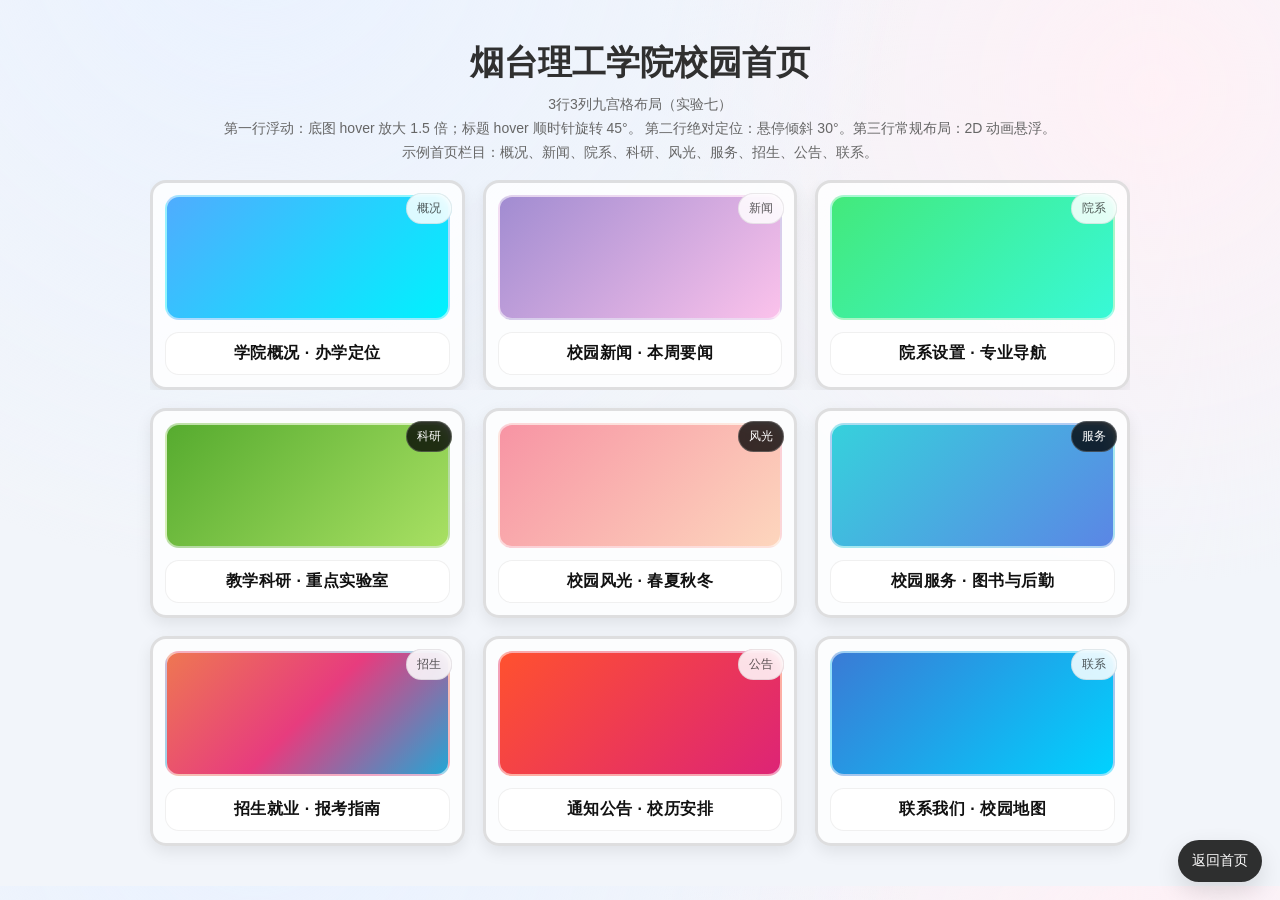
==== commit 0e051250: "1 1" ====
--- a/index.html
+++ b/index.html
@@ -1,270 +1,81 @@
 <!DOCTYPE html>
 <html lang="zh-CN">
 <head>
-  <meta charset="UTF-8">
-  <meta name="viewport" content="width=device-width, initial-scale=1.0">
-  <title>个人信息登记表</title>
-  <link rel="stylesheet" href="index.css">
-  <script src="index.js"></script>
+    <meta charset="UTF-8">
+    <meta name="viewport" content="width=device-width, initial-scale=1.0">
+    <title>实验七 - 美丽九宫格</title>
+    <link rel="stylesheet" href="lab7.css">
 </head>
 <body>
-  <div class="page-container">
-    <header class="page-header">
-      <h1 class="main-title">个 人 信 息 登 记 表</h1>
-      <p class="subtitle">Personal Information Registration Form</p>
-    </header>
+    <div id="top"></div>
+    <a class="back-home" href="#top" aria-label="返回首页">返回首页</a>
 
-    <form class="info-form" action="#" method="post">
-      <section class="form-section">
-        <h2 class="section-title">
-          <span class="section-icon">📋</span>
-          基本信息
-        </h2>
-        <div class="form-grid">
-          <div class="form-group">
-            <label for="name">姓&nbsp;&nbsp;&nbsp;&nbsp;名</label>
-            <input type="text" id="name" name="name" placeholder="请输入您的姓名" required>
-          </div>
-          <div class="form-group">
-            <label for="ename">英文名</label>
-            <input type="text" id="ename" name="ename" placeholder="English Name">
-          </div>
-          <div class="form-group">
-            <label for="gender">性&nbsp;&nbsp;&nbsp;&nbsp;别</label>
-            <select id="gender" name="gender" required>
-              <option value="">请选择</option>
-              <option value="male">男</option>
-              <option value="female">女</option>
-            </select>
-          </div>
-          <div class="form-group">
-            <label for="birthday">出生日期</label>
-            <input type="date" id="birthday" name="birthday" required>
-          </div>
-          <div class="form-group">
-            <label for="nation">民&nbsp;&nbsp;&nbsp;&nbsp;族</label>
-            <input type="text" id="nation" name="nation" placeholder="请输入民族" required>
-          </div>
-          <div class="form-group">
-            <label for="politics">政治面貌</label>
-            <select id="politics" name="politics">
-              <option value="">请选择</option>
-              <option value="party">中共党员</option>
-              <option value="预备">预备党员</option>
-              <option value="league">共青团员</option>
-              <option value="mass">群众</option>
-            </select>
-          </div>
-          <div class="form-group">
-            <label for="idcard">身份证号</label>
-            <input type="text" id="idcard" name="idcard" pattern="[0-9]{17}[0-9X]" placeholder="18位身份证号码" required>
-          </div>
-          <div class="form-group">
-            <label for="blood">血&nbsp;&nbsp;&nbsp;&nbsp;型</label>
-            <select id="blood" name="blood">
-              <option value="">请选择</option>
-              <option value="A">A型</option>
-              <option value="B">B型</option>
-              <option value="O">O型</option>
-              <option value="AB">AB型</option>
-            </select>
-          </div>
-        </div>
-        <div class="form-group full-width">
-          <label for="photo">照片上传</label>
-          <div class="photo-upload">
-            <input type="file" id="photo" name="photo" accept="image/*">
-            <span class="upload-tip">支持JPG、PNG格式，建议尺寸120×160像素</span>
-          </div>
-        </div>
-      </section>
+    <main class="lab7">
+        <header class="lab7-header">
+            <h1 class="lab7-title">烟台理工学院校园首页</h1>
+            <p class="lab7-subtitle">3行3列九宫格布局（实验七）</p>
+            <p class="lab7-subtitle" style="margin-top: 6px;">
+                第一行浮动：底图 hover 放大 1.5 倍；标题 hover 顺时针旋转 45°。
+                第二行绝对定位：悬停倾斜 30°。第三行常规布局：2D 动画悬浮。
+            </p>
+            <p class="lab7-subtitle" style="margin-top: 6px;">
+                示例首页栏目：概况、新闻、院系、科研、风光、服务、招生、公告、联系。
+            </p>
+        </header>
 
-      <section class="form-section">
-        <h2 class="section-title">
-          <span class="section-icon">📞</span>
-          联系方式
-        </h2>
-        <div class="form-grid">
-          <div class="form-group">
-            <label for="phone">手机号码</label>
-            <input type="tel" id="phone" name="phone" pattern="[0-9]{11}" placeholder="11位手机号码" required>
-          </div>
-          <div class="form-group">
-            <label for="email">电子邮箱</label>
-            <input type="email" id="email" name="email" placeholder="example@domain.com" required>
-          </div>
-          <div class="form-group">
-            <label for="qq">QQ号码</label>
-            <input type="text" id="qq" name="qq" pattern="[0-9]{5,10}" placeholder="请输入QQ号码">
-          </div>
-          <div class="form-group">
-            <label for="wechat">微&nbsp;&nbsp;&nbsp;&nbsp;信</label>
-            <input type="text" id="wechat" name="wechat" placeholder="请输入微信号码">
-          </div>
-        </div>
-        <div class="form-group full-width">
-          <label for="address">家庭住址</label>
-          <input type="text" id="address" name="address" placeholder="请输入详细地址" required>
-        </div>
-      </section>
+        <section class="theme theme--float" aria-label="主题一（浮动）">
+            <a class="tile" href="#top" aria-label="学院概况">
+                <div class="tile-badge" aria-hidden="true">概况</div>
+                <div class="tile-bg tile-bg--1" aria-hidden="true"></div>
+                <div class="tile-title">学院概况 · 办学定位</div>
+            </a>
+            <a class="tile" href="#top" aria-label="校园新闻">
+                <div class="tile-badge" aria-hidden="true">新闻</div>
+                <div class="tile-bg tile-bg--2" aria-hidden="true"></div>
+                <div class="tile-title">校园新闻 · 本周要闻</div>
+            </a>
+            <a class="tile" href="#top" aria-label="院系设置">
+                <div class="tile-badge" aria-hidden="true">院系</div>
+                <div class="tile-bg tile-bg--3" aria-hidden="true"></div>
+                <div class="tile-title">院系设置 · 专业导航</div>
+            </a>
+        </section>
 
-      <section class="form-section">
-        <h2 class="section-title">
-          <span class="section-icon">🎓</span>
-          教育背景
-        </h2>
-        <div class="form-grid">
-          <div class="form-group">
-            <label for="university">最高学历</label>
-            <select id="university" name="university" required>
-              <option value="">请选择</option>
-              <option value="high">高中/中专</option>
-              <option value="college">大专</option>
-              <option value="bachelor">本科</option>
-              <option value="master">硕士</option>
-              <option value="doctor">博士</option>
-            </select>
-          </div>
-          <div class="form-group">
-            <label for="major">专&nbsp;&nbsp;&nbsp;&nbsp;业</label>
-            <input type="text" id="major" name="major" placeholder="请输入所学专业" required>
-          </div>
-          <div class="form-group">
-            <label for="school">毕业院校</label>
-            <input type="text" id="school" name="school" placeholder="请输入毕业学校" required>
-          </div>
-          <div class="form-group">
-            <label for="graduation">毕业时间</label>
-            <input type="month" id="graduation" name="graduation">
-          </div>
-        </div>
-      </section>
+        <section class="theme theme--abs" aria-label="主题二（绝对定位）">
+            <a class="tile" href="#top" aria-label="教学科研">
+                <div class="tile-badge tile-badge--abs" aria-hidden="true">科研</div>
+                <div class="tile-bg tile-bg--4" aria-hidden="true"></div>
+                <div class="tile-title">教学科研 · 重点实验室</div>
+            </a>
+            <a class="tile" href="#top" aria-label="校园风光">
+                <div class="tile-badge tile-badge--abs" aria-hidden="true">风光</div>
+                <div class="tile-bg tile-bg--5" aria-hidden="true"></div>
+                <div class="tile-title">校园风光 · 春夏秋冬</div>
+            </a>
+            <a class="tile" href="#top" aria-label="校园服务">
+                <div class="tile-badge tile-badge--abs" aria-hidden="true">服务</div>
+                <div class="tile-bg tile-bg--6" aria-hidden="true"></div>
+                <div class="tile-title">校园服务 · 图书与后勤</div>
+            </a>
+        </section>
 
-      <section class="form-section">
-        <h2 class="section-title">
-          <span class="section-icon">💼</span>
-          工作信息
-        </h2>
-        <div class="form-grid">
-          <div class="form-group">
-            <label for="job">职&nbsp;&nbsp;&nbsp;&nbsp;称</label>
-            <input type="text" id="job" name="job" placeholder="请输入职称">
-          </div>
-          <div class="form-group">
-            <label for="position">职&nbsp;&nbsp;&nbsp;&nbsp;位</label>
-            <input type="text" id="position" name="position" placeholder="请输入职位">
-          </div>
-          <div class="form-group">
-            <label for="company">工作单位</label>
-            <input type="text" id="company" name="company" placeholder="请输入工作单位">
-          </div>
-          <div class="form-group">
-            <label for="workyears">工作年限</label>
-            <input type="number" id="workyears" name="workyears" min="0" max="50" placeholder="年">
-          </div>
-        </div>
-      </section>
-
-      <section class="form-section">
-        <h2 class="section-title">
-          <span class="section-icon">⭐</span>
-          技能特长
-        </h2>
-        <div class="form-grid">
-          <div class="form-group">
-            <label for="language">语言能力</label>
-            <input type="text" id="language" name="language" placeholder="如：英语CET-6">
-          </div>
-          <div class="form-group">
-            <label for="computer">计算机水平</label>
-            <input type="text" id="computer" name="computer" placeholder="如：熟练Office办公软件">
-          </div>
-        </div>
-        <div class="form-group full-width">
-          <label>专业技能</label>
-          <div class="skill-tags">
-            <label class="skill-tag">
-              <input type="checkbox" name="skills" value="programming"> 编程开发
-            </label>
-            <label class="skill-tag">
-              <input type="checkbox" name="skills" value="design"> UI设计
-            </label>
-            <label class="skill-tag">
-              <input type="checkbox" name="skills" value="data"> 数据分析
-            </label>
-            <label class="skill-tag">
-              <input type="checkbox" name="skills" value="network"> 网络技术
-            </label>
-            <label class="skill-tag">
-              <input type="checkbox" name="skills" value="document"> 文档管理
-            </label>
-            <label class="skill-tag">
-              <input type="checkbox" name="skills" value="communication"> 沟通协调
-            </label>
-          </div>
-        </div>
-      </section>
-
-      <section class="form-section">
-        <h2 class="section-title">
-          <span class="section-icon">🎯</span>
-          兴趣爱好
-        </h2>
-        <div class="form-group full-width">
-          <label>个人爱好</label>
-          <div class="hobby-tags">
-            <label class="hobby-tag">
-              <input type="checkbox" name="hobbies" value="reading"> 📚 阅读
-            </label>
-            <label class="hobby-tag">
-              <input type="checkbox" name="hobbies" value="music"> 🎵 音乐
-            </label>
-            <label class="hobby-tag">
-              <input type="checkbox" name="hobbies" value="sports"> ⚽ 运动
-            </label>
-            <label class="hobby-tag">
-              <input type="checkbox" name="hobbies" value="travel"> ✈️ 旅游
-            </label>
-            <label class="hobby-tag">
-              <input type="checkbox" name="hobbies" value="cooking"> 🍳 烹饪
-            </label>
-            <label class="hobby-tag">
-              <input type="checkbox" name="hobbies" value="photography"> 📷 摄影
-            </label>
-            <label class="hobby-tag">
-              <input type="checkbox" name="hobbies" value="gaming"> 🎮 游戏
-            </label>
-            <label class="hobby-tag">
-              <input type="checkbox" name="hobbies" value="movies"> 🎬 电影
-            </label>
-          </div>
-        </div>
-      </section>
-
-      <section class="form-section">
-        <h2 class="section-title">
-          <span class="section-icon">✏️</span>
-          自我介绍
-        </h2>
-        <div class="form-group full-width">
-          <label for="introduction">个人简介</label>
-          <textarea id="introduction" name="introduction" rows="6" placeholder="请简要介绍您的个人经历、特长、优势等..."></textarea>
-        </div>
-        <div class="form-group full-width">
-          <label for="motto">人生格言</label>
-          <input type="text" id="motto" name="motto" placeholder="请输入您的人生格言或座右铭">
-        </div>
-      </section>
-
-      <div class="form-buttons">
-        <button type="submit" class="btn btn-submit">提 交 表 单</button>
-        <button type="reset" class="btn btn-reset">重 置 内 容</button>
-      </div>
-    </form>
-
-    <footer class="page-footer">
-      <p>© 2026 个人信息登记表 | 请确保所填信息真实有效</p>
-    </footer>
-  </div>
+        <section class="theme theme--flex" aria-label="主题三（常规布局）">
+            <a class="tile" href="#top" aria-label="招生就业">
+                <div class="tile-badge" aria-hidden="true">招生</div>
+                <div class="tile-bg tile-bg--7" aria-hidden="true"></div>
+                <div class="tile-title">招生就业 · 报考指南</div>
+            </a>
+            <a class="tile" href="#top" aria-label="通知公告">
+                <div class="tile-badge" aria-hidden="true">公告</div>
+                <div class="tile-bg tile-bg--8" aria-hidden="true"></div>
+                <div class="tile-title">通知公告 · 校历安排</div>
+            </a>
+            <a class="tile" href="#top" aria-label="联系我们">
+                <div class="tile-badge" aria-hidden="true">联系</div>
+                <div class="tile-bg tile-bg--9" aria-hidden="true"></div>
+                <div class="tile-title">联系我们 · 校园地图</div>
+            </a>
+        </section>
+    </main>
 </body>
 </html>
--- a/lab7.css
+++ b/lab7.css
@@ -0,0 +1,274 @@
+/* 实验七：美丽九宫格（3x3 + 浮动/绝对定位/2D动画） */
+
+:root {
+    --gap: 18px;
+    --tile-radius: 16px;
+    --tile-h: 210px;
+    --tile-border: rgba(0, 0, 0, 0.12);
+    --tile-shadow: 0 10px 25px rgba(0, 0, 0, 0.12);
+}
+
+* {
+    box-sizing: border-box;
+}
+
+html {
+    scroll-behavior: smooth;
+}
+
+body {
+    margin: 0;
+    font-family: "Microsoft YaHei", "PingFang SC", Arial, sans-serif;
+    background: radial-gradient(1200px circle at 20% -10%, #eaf2ff 0%, rgba(234, 242, 255, 0) 55%),
+        radial-gradient(900px circle at 90% 10%, #fff1f6 0%, rgba(255, 241, 246, 0) 55%),
+        #f2f5fa;
+    color: #111;
+}
+
+#top {
+    position: absolute;
+    top: 0;
+}
+
+.back-home {
+    position: fixed;
+    right: 18px;
+    bottom: 18px;
+    z-index: 9999;
+    height: 42px;
+    padding: 0 14px;
+    border-radius: 999px;
+    background: rgba(30, 30, 30, 0.92);
+    color: #fff;
+    text-decoration: none;
+    display: inline-flex;
+    align-items: center;
+    justify-content: center;
+    box-shadow: var(--tile-shadow);
+    font-size: 14px;
+}
+
+.lab7 {
+    width: min(980px, calc(100vw - 32px));
+    margin: 0 auto 40px;
+    padding-top: 40px;
+}
+
+.lab7-header {
+    text-align: center;
+    margin-bottom: 18px;
+}
+
+.lab7-title {
+    margin: 0;
+    font-size: 34px;
+    font-weight: 900;
+    color: #303030;
+}
+
+.lab7-subtitle {
+    margin: 10px 0 0;
+    font-size: 14px;
+    color: #666;
+}
+
+.theme {
+    width: 100%;
+    margin-bottom: var(--gap);
+}
+
+.theme:last-child {
+    margin-bottom: 0;
+}
+
+/* ========== Tile 通用样式（两层hover的 2D 动画容器） ========== */
+.tile {
+    position: relative;
+    display: flex;
+    flex-direction: column;
+    width: calc((100% - 2 * var(--gap)) / 3);
+    height: var(--tile-h);
+    border-radius: var(--tile-radius);
+    border: 3px solid var(--tile-border);
+    background: rgba(255, 255, 255, 0.78);
+    overflow: hidden;
+    text-decoration: none;
+    color: #111;
+    box-shadow: 0 6px 16px rgba(0, 0, 0, 0.08);
+    transition: transform 0.35s ease, box-shadow 0.35s ease;
+}
+
+.tile:focus-visible {
+    outline: 3px solid rgba(50, 120, 255, 0.55);
+    outline-offset: 3px;
+}
+
+.tile-badge {
+    position: absolute;
+    top: 10px;
+    right: 10px;
+    z-index: 4;
+    padding: 6px 10px;
+    border-radius: 999px;
+    background: rgba(255, 255, 255, 0.85);
+    border: 1px solid rgba(0, 0, 0, 0.08);
+    font-size: 12px;
+    color: rgba(0, 0, 0, 0.65);
+    backdrop-filter: blur(6px);
+}
+
+.tile-bg {
+    position: relative;
+    z-index: 1;
+    flex: 1;
+    margin: 12px;
+    border-radius: 14px;
+    border: 2px solid rgba(255, 255, 255, 0.55);
+    transform-origin: center;
+    transition: transform 0.35s ease, filter 0.35s ease;
+}
+
+.tile-title {
+    position: relative;
+    z-index: 2;
+    margin: 0 12px 12px;
+    padding: 10px 12px;
+    border-radius: 14px;
+    font-weight: 900;
+    letter-spacing: 0.5px;
+    text-align: center;
+    background: rgba(255, 255, 255, 0.86);
+    border: 1px solid rgba(0, 0, 0, 0.06);
+    transition: transform 0.35s ease;
+}
+
+/* 9个“底图”（用渐变代替图片，保证你目录没图也能跑） */
+.tile-bg--1 { background: linear-gradient(135deg, #4facfe, #00f2fe); }
+.tile-bg--2 { background: linear-gradient(135deg, #a18cd1, #fbc2eb); }
+.tile-bg--3 { background: linear-gradient(135deg, #43e97b, #38f9d7); }
+.tile-bg--4 { background: linear-gradient(135deg, #56ab2f, #a8e063); }
+.tile-bg--5 { background: linear-gradient(135deg, #f794a4, #fdd6bd); }
+.tile-bg--6 { background: linear-gradient(135deg, #36d1dc, #5b86e5); }
+.tile-bg--7 { background: linear-gradient(135deg, #ee7752, #e73c7e, #23a6d5); }
+.tile-bg--8 { background: linear-gradient(135deg, #ff512f, #dd2476); }
+.tile-bg--9 { background: linear-gradient(135deg, #3a7bd5, #00d2ff); }
+
+/* ========== 第 1 行：浮动布局 ========== */
+.theme--float {
+    height: var(--tile-h);
+    /* 利用 BFC 清除浮动 */
+    overflow: hidden;
+}
+
+.theme--float .tile {
+    float: left;
+}
+
+.theme--float .tile:not(:nth-child(3)) {
+    margin-right: var(--gap);
+}
+
+/* “鼠标悬停第一行底图”：底图 hover 放大 1.5 倍 */
+.theme--float .tile-bg:hover {
+    transform: scale(1.5);
+    filter: saturate(1.15) contrast(1.05);
+}
+
+/* “鼠标指向第一行标题”：标题 hover 顺时针旋转 45° */
+.theme--float .tile-title:hover {
+    transform: rotate(45deg);
+}
+
+/* ========== 第 2 行：绝对定位（父相子绝对定位） ========== */
+.theme--abs {
+    position: relative;
+    height: var(--tile-h);
+}
+
+.theme--abs .tile {
+    position: absolute;
+    top: 0;
+    margin: 0;
+}
+
+.theme--abs {
+    --tile-w: calc((100% - 2 * var(--gap)) / 3);
+}
+
+.theme--abs .tile {
+    width: var(--tile-w);
+}
+
+.theme--abs .tile:nth-child(1) { left: 0; }
+.theme--abs .tile:nth-child(2) { left: calc(var(--tile-w) + var(--gap)); }
+.theme--abs .tile:nth-child(3) { left: calc((var(--tile-w) + var(--gap)) * 2); }
+
+/* “第二行任意一格 hover”：倾斜 30° */
+.theme--abs .tile:hover {
+    transform: rotate(30deg);
+    box-shadow: var(--tile-shadow);
+}
+
+.tile-badge--abs {
+    background: rgba(0, 0, 0, 0.78);
+    color: #fff;
+    border-color: rgba(255, 255, 255, 0.2);
+}
+
+/* ========== 第 3 行：常规布局 + 2D 动画悬浮 ========== */
+.theme--flex {
+    display: flex;
+    gap: var(--gap);
+}
+
+.theme--flex .tile {
+    margin: 0;
+}
+
+.theme--flex .tile:hover {
+    transform: translateY(-8px);
+    box-shadow: var(--tile-shadow);
+}
+
+.theme--flex .tile:hover .tile-bg {
+    transform: translateY(-6px) scale(1.06);
+}
+
+/* ========== 小屏适配：纵向排布，避免绝对定位遮挡 ========== */
+@media (max-width: 760px) {
+    .lab7 {
+        padding-top: 24px;
+    }
+
+    .theme--float,
+    .theme--abs,
+    .theme--flex {
+        height: auto;
+    }
+
+    .theme--float .tile,
+    .theme--flex .tile {
+        float: none;
+        width: 100%;
+        margin-right: 0;
+        margin-bottom: var(--gap);
+    }
+
+    .theme--float .tile:last-child,
+    .theme--flex .tile:last-child {
+        margin-bottom: 0;
+    }
+
+    .theme--abs .tile {
+        position: relative;
+        top: auto;
+        left: auto;
+        width: 100%;
+        margin-bottom: var(--gap);
+    }
+
+    .theme--abs .tile:last-child {
+        margin-bottom: 0;
+    }
+}
+
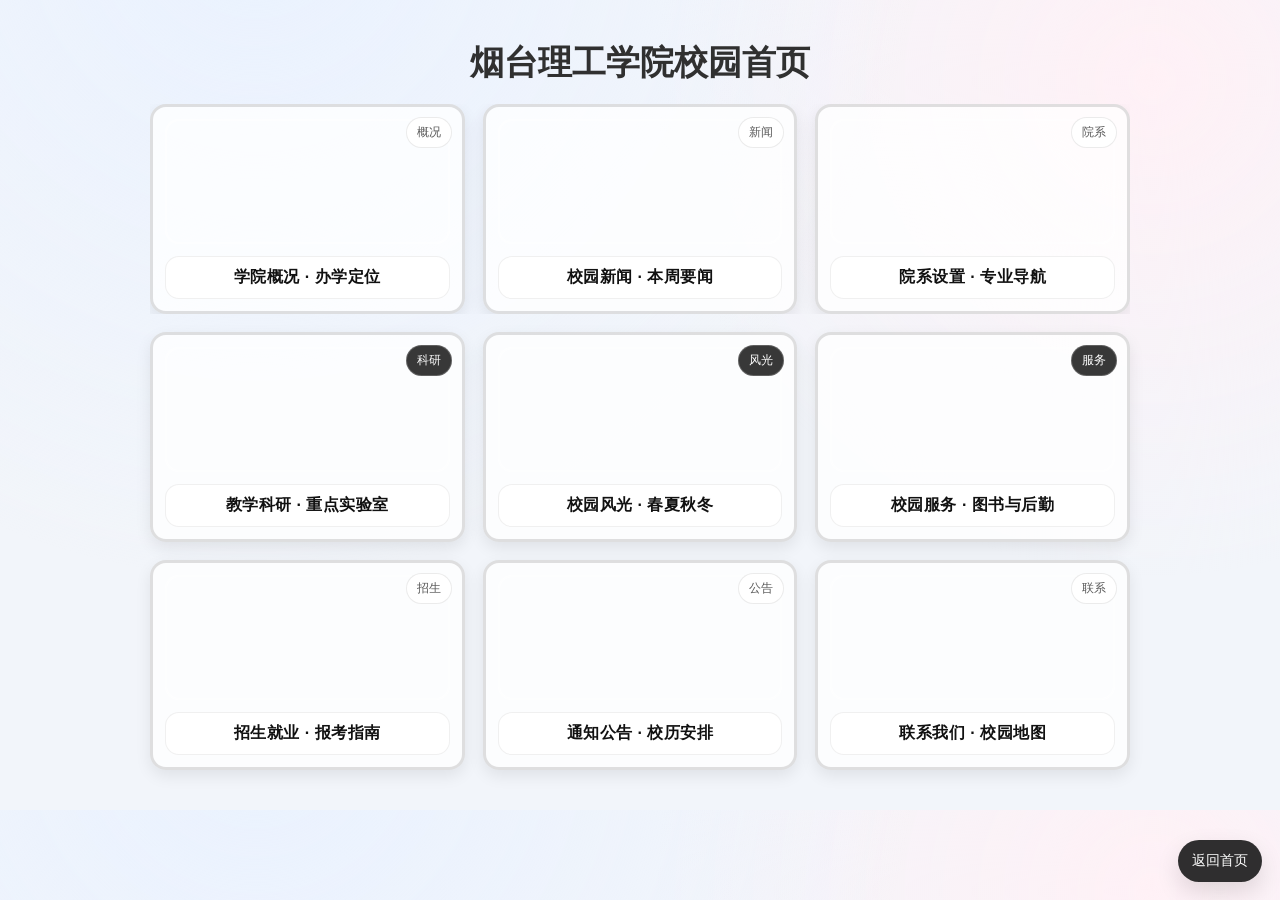
==== commit e9ac9250: "1 1" ====
--- a/index.html
+++ b/index.html
@@ -13,14 +13,6 @@
     <main class="lab7">
         <header class="lab7-header">
             <h1 class="lab7-title">烟台理工学院校园首页</h1>
-            <p class="lab7-subtitle">3行3列九宫格布局（实验七）</p>
-            <p class="lab7-subtitle" style="margin-top: 6px;">
-                第一行浮动：底图 hover 放大 1.5 倍；标题 hover 顺时针旋转 45°。
-                第二行绝对定位：悬停倾斜 30°。第三行常规布局：2D 动画悬浮。
-            </p>
-            <p class="lab7-subtitle" style="margin-top: 6px;">
-                示例首页栏目：概况、新闻、院系、科研、风光、服务、招生、公告、联系。
-            </p>
         </header>
 
         <section class="theme theme--float" aria-label="主题一（浮动）">
--- a/lab7.css
+++ b/lab7.css
@@ -142,16 +142,16 @@
     transition: transform 0.35s ease;
 }
 
-/* 9个“底图”（用渐变代替图片，保证你目录没图也能跑） */
-.tile-bg--1 { background: linear-gradient(135deg, #4facfe, #00f2fe); }
-.tile-bg--2 { background: linear-gradient(135deg, #a18cd1, #fbc2eb); }
-.tile-bg--3 { background: linear-gradient(135deg, #43e97b, #38f9d7); }
-.tile-bg--4 { background: linear-gradient(135deg, #56ab2f, #a8e063); }
-.tile-bg--5 { background: linear-gradient(135deg, #f794a4, #fdd6bd); }
-.tile-bg--6 { background: linear-gradient(135deg, #36d1dc, #5b86e5); }
-.tile-bg--7 { background: linear-gradient(135deg, #ee7752, #e73c7e, #23a6d5); }
-.tile-bg--8 { background: linear-gradient(135deg, #ff512f, #dd2476); }
-.tile-bg--9 { background: linear-gradient(135deg, #3a7bd5, #00d2ff); }
+/* 9个底图：使用在线图片地址 */
+.tile-bg--1 { background: url("https://picsum.photos/id/1015/800/600") center/cover no-repeat; }
+.tile-bg--2 { background: url("https://picsum.photos/id/1031/800/600") center/cover no-repeat; }
+.tile-bg--3 { background: url("https://picsum.photos/id/1043/800/600") center/cover no-repeat; }
+.tile-bg--4 { background: url("https://picsum.photos/id/1050/800/600") center/cover no-repeat; }
+.tile-bg--5 { background: url("https://picsum.photos/id/1069/800/600") center/cover no-repeat; }
+.tile-bg--6 { background: url("https://picsum.photos/id/1074/800/600") center/cover no-repeat; }
+.tile-bg--7 { background: url("https://picsum.photos/id/1084/800/600") center/cover no-repeat; }
+.tile-bg--8 { background: url("https://picsum.photos/id/1080/800/600") center/cover no-repeat; }
+.tile-bg--9 { background: url("https://picsum.photos/id/110/800/600") center/cover no-repeat; }
 
 /* ========== 第 1 行：浮动布局 ========== */
 .theme--float {
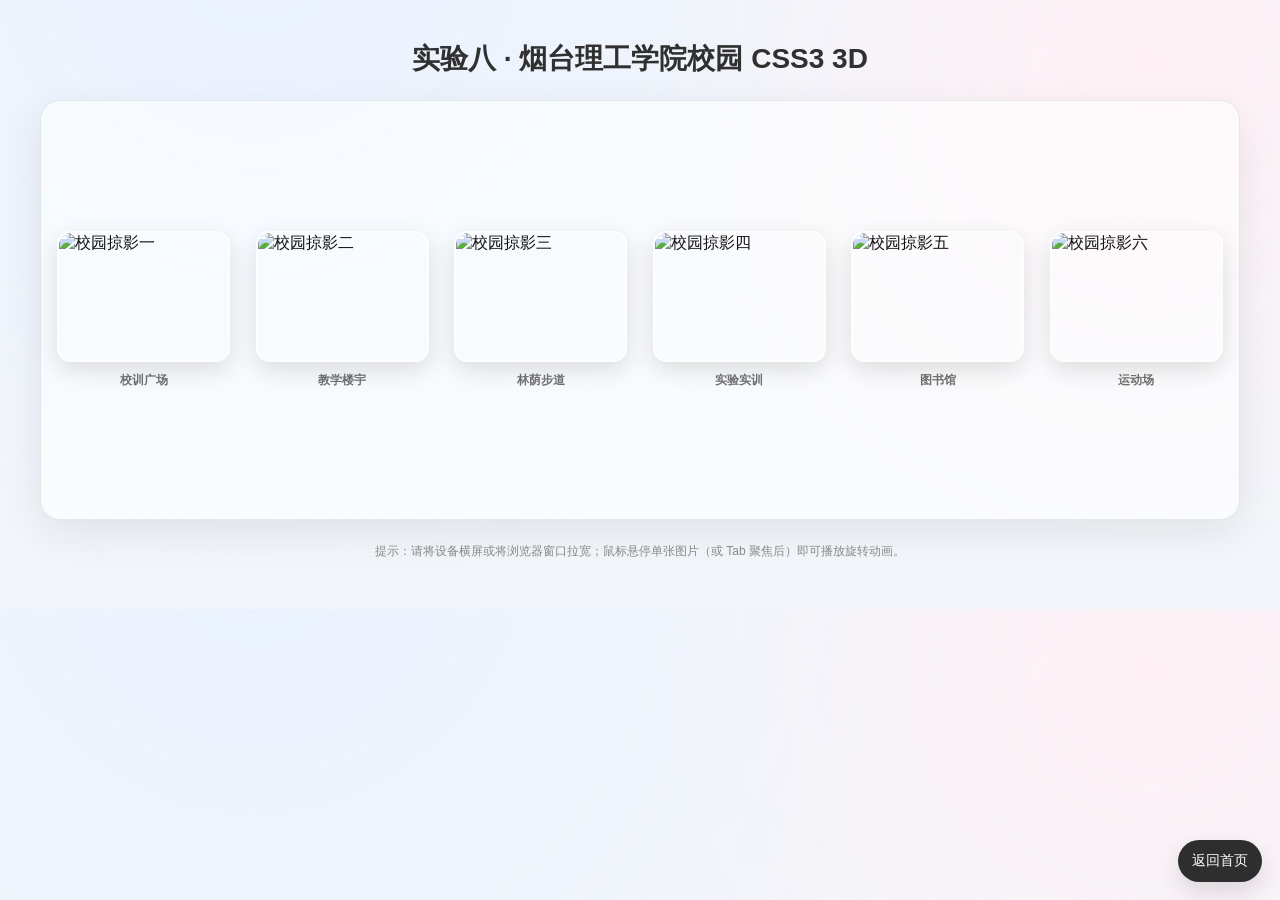
==== commit 173b0ec8: "1 1" ====
--- a/index.html
+++ b/index.html
@@ -3,70 +3,69 @@
 <head>
     <meta charset="UTF-8">
     <meta name="viewport" content="width=device-width, initial-scale=1.0">
-    <title>实验七 - 美丽九宫格</title>
-    <link rel="stylesheet" href="lab7.css">
+    <title>实验八 - 烟台理工学院校园 CSS3 3D</title>
+    <link rel="stylesheet" href="lab8.css">
 </head>
 <body>
     <div id="top"></div>
     <a class="back-home" href="#top" aria-label="返回首页">返回首页</a>
 
-    <main class="lab7">
-        <header class="lab7-header">
-            <h1 class="lab7-title">烟台理工学院校园首页</h1>
-        </header>
-
-        <section class="theme theme--float" aria-label="主题一（浮动）">
-            <a class="tile" href="#top" aria-label="学院概况">
-                <div class="tile-badge" aria-hidden="true">概况</div>
-                <div class="tile-bg tile-bg--1" aria-hidden="true"></div>
-                <div class="tile-title">学院概况 · 办学定位</div>
-            </a>
-            <a class="tile" href="#top" aria-label="校园新闻">
-                <div class="tile-badge" aria-hidden="true">新闻</div>
-                <div class="tile-bg tile-bg--2" aria-hidden="true"></div>
-                <div class="tile-title">校园新闻 · 本周要闻</div>
-            </a>
-            <a class="tile" href="#top" aria-label="院系设置">
-                <div class="tile-badge" aria-hidden="true">院系</div>
-                <div class="tile-bg tile-bg--3" aria-hidden="true"></div>
-                <div class="tile-title">院系设置 · 专业导航</div>
-            </a>
-        </section>
-
-        <section class="theme theme--abs" aria-label="主题二（绝对定位）">
-            <a class="tile" href="#top" aria-label="教学科研">
-                <div class="tile-badge tile-badge--abs" aria-hidden="true">科研</div>
-                <div class="tile-bg tile-bg--4" aria-hidden="true"></div>
-                <div class="tile-title">教学科研 · 重点实验室</div>
-            </a>
-            <a class="tile" href="#top" aria-label="校园风光">
-                <div class="tile-badge tile-badge--abs" aria-hidden="true">风光</div>
-                <div class="tile-bg tile-bg--5" aria-hidden="true"></div>
-                <div class="tile-title">校园风光 · 春夏秋冬</div>
-            </a>
-            <a class="tile" href="#top" aria-label="校园服务">
-                <div class="tile-badge tile-badge--abs" aria-hidden="true">服务</div>
-                <div class="tile-bg tile-bg--6" aria-hidden="true"></div>
-                <div class="tile-title">校园服务 · 图书与后勤</div>
-            </a>
-        </section>
-
-        <section class="theme theme--flex" aria-label="主题三（常规布局）">
-            <a class="tile" href="#top" aria-label="招生就业">
-                <div class="tile-badge" aria-hidden="true">招生</div>
-                <div class="tile-bg tile-bg--7" aria-hidden="true"></div>
-                <div class="tile-title">招生就业 · 报考指南</div>
-            </a>
-            <a class="tile" href="#top" aria-label="通知公告">
-                <div class="tile-badge" aria-hidden="true">公告</div>
-                <div class="tile-bg tile-bg--8" aria-hidden="true"></div>
-                <div class="tile-title">通知公告 · 校历安排</div>
-            </a>
-            <a class="tile" href="#top" aria-label="联系我们">
-                <div class="tile-badge" aria-hidden="true">联系</div>
-                <div class="tile-bg tile-bg--9" aria-hidden="true"></div>
-                <div class="tile-title">联系我们 · 校园地图</div>
-            </a>
+    <main class="lab8-page">
+        <section class="lab8" aria-label="实验八 校园六图 3D 旋转">
+            <header class="lab8-header">
+                <h2 class="lab8-title">实验八 · 烟台理工学院校园 CSS3 3D</h2>
+            </header>
+            <section class="lab8-stage" aria-label="校园六图 3D 旋转展示">
+                <article class="lab8-item" tabindex="0">
+                    <div class="lab8-pivot">
+                        <div class="lab8-flip">
+                            <img class="lab8-img" src="https://picsum.photos/id/1015/480/360" width="480" height="360" alt="校园掠影一">
+                        </div>
+                    </div>
+                    <span class="lab8-caption">校训广场</span>
+                </article>
+                <article class="lab8-item" tabindex="0">
+                    <div class="lab8-pivot">
+                        <div class="lab8-flip">
+                            <img class="lab8-img" src="https://picsum.photos/id/1031/480/360" width="480" height="360" alt="校园掠影二">
+                        </div>
+                    </div>
+                    <span class="lab8-caption">教学楼宇</span>
+                </article>
+                <article class="lab8-item" tabindex="0">
+                    <div class="lab8-pivot">
+                        <div class="lab8-flip">
+                            <img class="lab8-img" src="https://picsum.photos/id/1043/480/360" width="480" height="360" alt="校园掠影三">
+                        </div>
+                    </div>
+                    <span class="lab8-caption">林荫步道</span>
+                </article>
+                <article class="lab8-item" tabindex="0">
+                    <div class="lab8-pivot">
+                        <div class="lab8-flip">
+                            <img class="lab8-img" src="https://picsum.photos/id/1050/480/360" width="480" height="360" alt="校园掠影四">
+                        </div>
+                    </div>
+                    <span class="lab8-caption">实验实训</span>
+                </article>
+                <article class="lab8-item" tabindex="0">
+                    <div class="lab8-pivot">
+                        <div class="lab8-flip">
+                            <img class="lab8-img" src="https://picsum.photos/id/1069/480/360" width="480" height="360" alt="校园掠影五">
+                        </div>
+                    </div>
+                    <span class="lab8-caption">图书馆</span>
+                </article>
+                <article class="lab8-item" tabindex="0">
+                    <div class="lab8-pivot">
+                        <div class="lab8-flip">
+                            <img class="lab8-img" src="https://picsum.photos/id/1074/480/360" width="480" height="360" alt="校园掠影六">
+                        </div>
+                    </div>
+                    <span class="lab8-caption">运动场</span>
+                </article>
+            </section>
+            <p class="lab8-hint">提示：请将设备横屏或将浏览器窗口拉宽；鼠标悬停单张图片（或 Tab 聚焦后）即可播放旋转动画。</p>
         </section>
     </main>
 </body>
--- a/lab8.css
+++ b/lab8.css
@@ -0,0 +1,185 @@
+/* 实验八：烟台理工学院校园 — CSS3 3D 六图（纯 transition） */
+
+:root {
+    --tile-shadow: 0 10px 25px rgba(0, 0, 0, 0.12);
+    --lab8-gap: clamp(14px, 2vw, 28px);
+    --lab8-radius: 14px;
+    --lab8-spin-duration: 12s;
+    --lab8-spin: 2160deg; /* 360° × 6 */
+}
+
+* {
+    box-sizing: border-box;
+}
+
+html {
+    scroll-behavior: smooth;
+}
+
+body {
+    margin: 0;
+    font-family: "Microsoft YaHei", "PingFang SC", Arial, sans-serif;
+    background: radial-gradient(1200px circle at 20% -10%, #eaf2ff 0%, rgba(234, 242, 255, 0) 55%),
+        radial-gradient(900px circle at 90% 10%, #fff1f6 0%, rgba(255, 241, 246, 0) 55%),
+        #f2f5fa;
+    color: #111;
+    overflow-x: auto;
+}
+
+#top {
+    position: absolute;
+    top: 0;
+}
+
+.back-home {
+    position: fixed;
+    right: 18px;
+    bottom: 18px;
+    z-index: 9999;
+    height: 42px;
+    padding: 0 14px;
+    border-radius: 999px;
+    background: rgba(30, 30, 30, 0.92);
+    color: #fff;
+    text-decoration: none;
+    display: inline-flex;
+    align-items: center;
+    justify-content: center;
+    box-shadow: var(--tile-shadow);
+    font-size: 14px;
+}
+
+.lab8-page {
+    width: min(1200px, calc(100vw - 32px));
+    margin: 0 auto 40px;
+    padding-top: 40px;
+}
+
+@media (max-width: 760px) {
+    .lab8-page {
+        padding-top: 24px;
+    }
+}
+
+.lab8 {
+    width: 100%;
+    margin: 0 auto 36px;
+    padding: 0 0 8px;
+}
+
+.lab8-header {
+    text-align: center;
+    margin-bottom: 22px;
+}
+
+.lab8-title {
+    margin: 0;
+    font-size: clamp(20px, 2.8vw, 28px);
+    font-weight: 900;
+    color: #303030;
+}
+
+.lab8-hint {
+    margin: 22px 0 0;
+    font-size: 12px;
+    color: #888;
+    text-align: center;
+    line-height: 1.6;
+}
+
+.lab8-stage {
+    display: flex;
+    flex-direction: row;
+    align-items: center;
+    justify-content: space-between;
+    gap: var(--lab8-gap);
+    min-height: min(52vh, 420px);
+    padding: clamp(48px, 10vh, 120px) clamp(8px, 2vw, 16px);
+    border-radius: 20px;
+    background: rgba(255, 255, 255, 0.55);
+    border: 1px solid rgba(0, 0, 0, 0.08);
+    box-shadow: 0 12px 40px rgba(0, 0, 0, 0.08);
+    overflow: visible;
+}
+
+.lab8-item {
+    flex: 1 1 0;
+    min-width: 0;
+    max-width: calc((100% - 5 * var(--lab8-gap)) / 6);
+    display: flex;
+    flex-direction: column;
+    align-items: center;
+    gap: 10px;
+    isolation: isolate;
+    outline: none;
+}
+
+.lab8-item:focus-visible {
+    border-radius: var(--lab8-radius);
+    box-shadow: 0 0 0 3px rgba(50, 120, 255, 0.45);
+}
+
+.lab8-caption {
+    font-size: 12px;
+    font-weight: 700;
+    color: rgba(0, 0, 0, 0.55);
+    text-align: center;
+    white-space: nowrap;
+}
+
+.lab8-pivot {
+    width: 100%;
+    aspect-ratio: 4 / 3;
+    perspective: 1100px;
+    perspective-origin: 50% 50%;
+}
+
+.lab8-flip {
+    width: 100%;
+    height: 100%;
+    transform-origin: 50% 50%;
+    transform-style: preserve-3d;
+    transform: rotateX(0deg);
+    border-radius: var(--lab8-radius);
+    overflow: hidden;
+    border: 2px solid rgba(255, 255, 255, 0.65);
+    box-shadow: 0 8px 24px rgba(0, 0, 0, 0.12);
+    transition: transform var(--lab8-spin-duration) cubic-bezier(0.45, 0, 0.2, 1);
+    will-change: transform;
+}
+
+.lab8-img {
+    display: block;
+    width: 100%;
+    height: 100%;
+    object-fit: cover;
+    pointer-events: none;
+    user-select: none;
+}
+
+.lab8-item:hover .lab8-flip,
+.lab8-item:focus-within .lab8-flip {
+    transform: rotateX(var(--lab8-spin));
+}
+
+@media (max-width: 820px) {
+    .lab8-stage {
+        flex-wrap: wrap;
+        justify-content: center;
+        min-height: auto;
+        padding: 32px 16px 40px;
+    }
+
+    .lab8-item {
+        flex: 1 1 calc(33.333% - var(--lab8-gap));
+        max-width: calc(33.333% - var(--lab8-gap));
+        min-width: 140px;
+    }
+}
+
+@media (max-width: 520px) {
+    .lab8-item {
+        flex: 1 1 calc(50% - var(--lab8-gap));
+        max-width: calc(50% - var(--lab8-gap));
+    }
+}
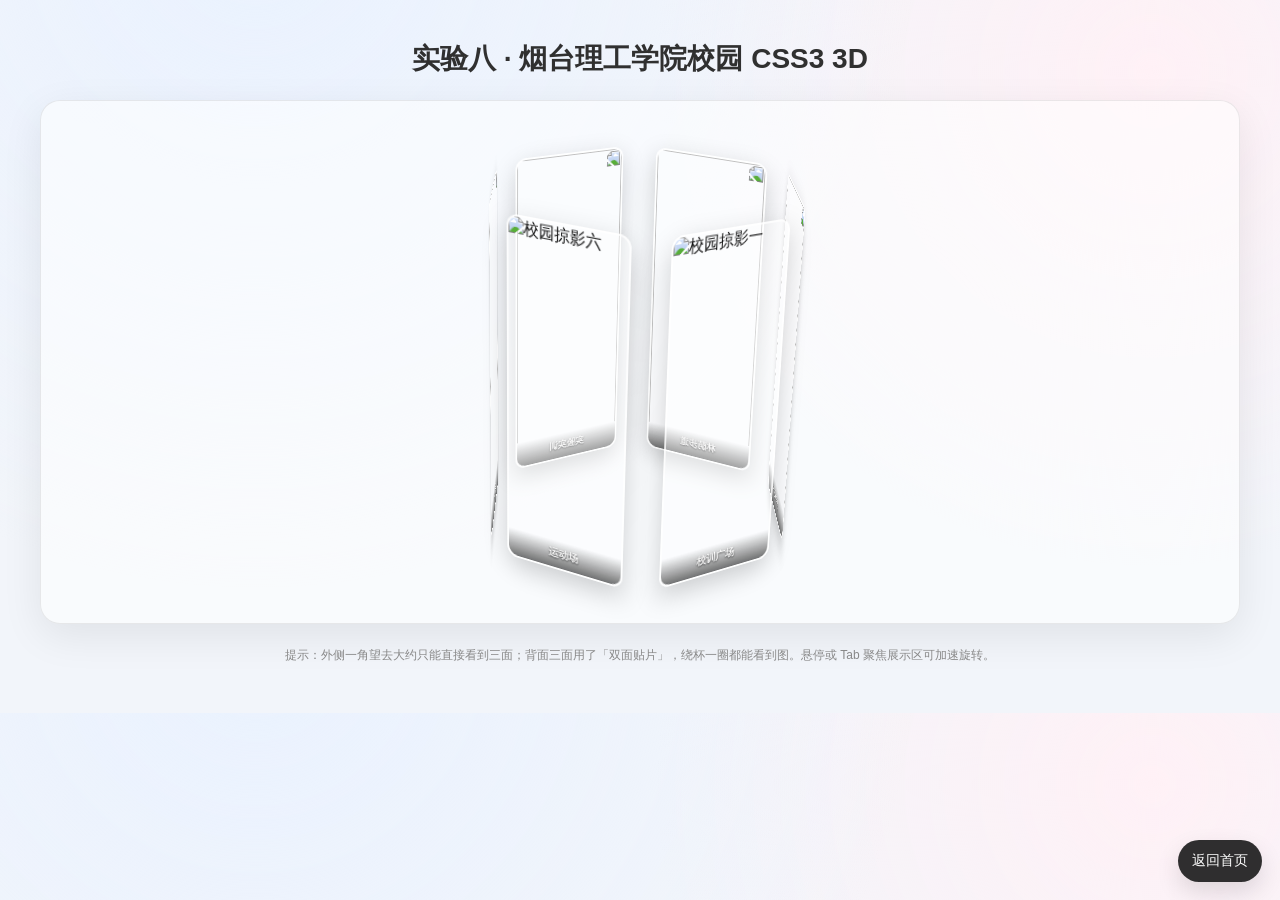
==== commit cf16c535: "1 1" ====
--- a/index.html
+++ b/index.html
@@ -11,62 +11,94 @@
     <a class="back-home" href="#top" aria-label="返回首页">返回首页</a>
 
     <main class="lab8-page">
-        <section class="lab8" aria-label="实验八 校园六图 3D 旋转">
+        <section class="lab8" aria-label="实验八 校园六图 3D 水杯">
             <header class="lab8-header">
                 <h2 class="lab8-title">实验八 · 烟台理工学院校园 CSS3 3D</h2>
             </header>
-            <section class="lab8-stage" aria-label="校园六图 3D 旋转展示">
-                <article class="lab8-item" tabindex="0">
-                    <div class="lab8-pivot">
-                        <div class="lab8-flip">
-                            <img class="lab8-img" src="https://picsum.photos/id/1015/480/360" width="480" height="360" alt="校园掠影一">
+            <section class="lab8-stage" tabindex="0" aria-label="校园六图围成倾斜水杯杯壁">
+                <div class="lab8-cup-scene">
+                    <div class="lab8-cup-tilt">
+                        <div class="lab8-cylinder-spin">
+                            <div class="lab8-cylinder" role="list">
+                                <article class="lab8-face" style="--i: 0" role="listitem">
+                                    <div class="lab8-face-panel">
+                                        <div class="lab8-face-side lab8-face-side--front">
+                                            <img class="lab8-img" src="https://picsum.photos/id/1015/480/360" width="480" height="360" alt="校园掠影一">
+                                            <span class="lab8-caption">校训广场</span>
+                                        </div>
+                                        <div class="lab8-face-side lab8-face-side--back" aria-hidden="true">
+                                            <img class="lab8-img" src="https://picsum.photos/id/1015/480/360" width="480" height="360" alt="">
+                                            <span class="lab8-caption">校训广场</span>
+                                        </div>
+                                    </div>
+                                </article>
+                                <article class="lab8-face" style="--i: 1" role="listitem">
+                                    <div class="lab8-face-panel">
+                                        <div class="lab8-face-side lab8-face-side--front">
+                                            <img class="lab8-img" src="https://picsum.photos/id/1031/480/360" width="480" height="360" alt="校园掠影二">
+                                            <span class="lab8-caption">教学楼宇</span>
+                                        </div>
+                                        <div class="lab8-face-side lab8-face-side--back" aria-hidden="true">
+                                            <img class="lab8-img" src="https://picsum.photos/id/1031/480/360" width="480" height="360" alt="">
+                                            <span class="lab8-caption">教学楼宇</span>
+                                        </div>
+                                    </div>
+                                </article>
+                                <article class="lab8-face" style="--i: 2" role="listitem">
+                                    <div class="lab8-face-panel">
+                                        <div class="lab8-face-side lab8-face-side--front">
+                                            <img class="lab8-img" src="https://picsum.photos/id/1043/480/360" width="480" height="360" alt="校园掠影三">
+                                            <span class="lab8-caption">林荫步道</span>
+                                        </div>
+                                        <div class="lab8-face-side lab8-face-side--back" aria-hidden="true">
+                                            <img class="lab8-img" src="https://picsum.photos/id/1043/480/360" width="480" height="360" alt="">
+                                            <span class="lab8-caption">林荫步道</span>
+                                        </div>
+                                    </div>
+                                </article>
+                                <article class="lab8-face" style="--i: 3" role="listitem">
+                                    <div class="lab8-face-panel">
+                                        <div class="lab8-face-side lab8-face-side--front">
+                                            <img class="lab8-img" src="https://picsum.photos/id/1050/480/360" width="480" height="360" alt="校园掠影四">
+                                            <span class="lab8-caption">实验实训</span>
+                                        </div>
+                                        <div class="lab8-face-side lab8-face-side--back" aria-hidden="true">
+                                            <img class="lab8-img" src="https://picsum.photos/id/1050/480/360" width="480" height="360" alt="">
+                                            <span class="lab8-caption">实验实训</span>
+                                        </div>
+                                    </div>
+                                </article>
+                                <article class="lab8-face" style="--i: 4" role="listitem">
+                                    <div class="lab8-face-panel">
+                                        <div class="lab8-face-side lab8-face-side--front">
+                                            <img class="lab8-img" src="https://picsum.photos/id/1069/480/360" width="480" height="360" alt="校园掠影五">
+                                            <span class="lab8-caption">图书馆</span>
+                                        </div>
+                                        <div class="lab8-face-side lab8-face-side--back" aria-hidden="true">
+                                            <img class="lab8-img" src="https://picsum.photos/id/1069/480/360" width="480" height="360" alt="">
+                                            <span class="lab8-caption">图书馆</span>
+                                        </div>
+                                    </div>
+                                </article>
+                                <article class="lab8-face" style="--i: 5" role="listitem">
+                                    <div class="lab8-face-panel">
+                                        <div class="lab8-face-side lab8-face-side--front">
+                                            <img class="lab8-img" src="https://picsum.photos/id/1074/480/360" width="480" height="360" alt="校园掠影六">
+                                            <span class="lab8-caption">运动场</span>
+                                        </div>
+                                        <div class="lab8-face-side lab8-face-side--back" aria-hidden="true">
+                                            <img class="lab8-img" src="https://picsum.photos/id/1074/480/360" width="480" height="360" alt="">
+                                            <span class="lab8-caption">运动场</span>
+                                        </div>
+                                    </div>
+                                </article>
+                            </div>
                         </div>
                     </div>
-                    <span class="lab8-caption">校训广场</span>
-                </article>
-                <article class="lab8-item" tabindex="0">
-                    <div class="lab8-pivot">
-                        <div class="lab8-flip">
-                            <img class="lab8-img" src="https://picsum.photos/id/1031/480/360" width="480" height="360" alt="校园掠影二">
-                        </div>
-                    </div>
-                    <span class="lab8-caption">教学楼宇</span>
-                </article>
-                <article class="lab8-item" tabindex="0">
-                    <div class="lab8-pivot">
-                        <div class="lab8-flip">
-                            <img class="lab8-img" src="https://picsum.photos/id/1043/480/360" width="480" height="360" alt="校园掠影三">
-                        </div>
-                    </div>
-                    <span class="lab8-caption">林荫步道</span>
-                </article>
-                <article class="lab8-item" tabindex="0">
-                    <div class="lab8-pivot">
-                        <div class="lab8-flip">
-                            <img class="lab8-img" src="https://picsum.photos/id/1050/480/360" width="480" height="360" alt="校园掠影四">
-                        </div>
-                    </div>
-                    <span class="lab8-caption">实验实训</span>
-                </article>
-                <article class="lab8-item" tabindex="0">
-                    <div class="lab8-pivot">
-                        <div class="lab8-flip">
-                            <img class="lab8-img" src="https://picsum.photos/id/1069/480/360" width="480" height="360" alt="校园掠影五">
-                        </div>
-                    </div>
-                    <span class="lab8-caption">图书馆</span>
-                </article>
-                <article class="lab8-item" tabindex="0">
-                    <div class="lab8-pivot">
-                        <div class="lab8-flip">
-                            <img class="lab8-img" src="https://picsum.photos/id/1074/480/360" width="480" height="360" alt="校园掠影六">
-                        </div>
-                    </div>
-                    <span class="lab8-caption">运动场</span>
-                </article>
+                </div>
             </section>
-            <p class="lab8-hint">提示：请将设备横屏或将浏览器窗口拉宽；鼠标悬停单张图片（或 Tab 聚焦后）即可播放旋转动画。</p>
+            <p class="lab8-hint">提示：外侧一角望去大约只能直接看到三面；背面三面用了「双面贴片」，绕杯一圈都能看到图。悬停或 Tab 聚焦展示区可加速旋转。</p>
         </section>
     </main>
 </body>
-</html>+</html>
--- a/lab8.css
+++ b/lab8.css
@@ -1,185 +1,467 @@
-/* 实验八：烟台理工学院校园 — CSS3 3D 六图（纯 transition） */
+/* 实验八：校园六图 — 围成倾斜「水杯」杯壁（CSS 3D 圆柱） */
+
+
 
 :root {
+
     --tile-shadow: 0 10px 25px rgba(0, 0, 0, 0.12);
-    --lab8-gap: clamp(14px, 2vw, 28px);
-    --lab8-radius: 14px;
-    --lab8-spin-duration: 12s;
-    --lab8-spin: 2160deg; /* 360° × 6 */
-}
+
+    --lab8-radius: 12px;
+
+    --lab8-spin-duration: 36s;
+
+    --lab8-spin-duration-fast: 12s;
+
+    /* 每条杯壁宽度；六边形每条边对应圆心角 60° */
+
+    --lab8-face-w: clamp(104px, 18vw, 168px);
+
+    --lab8-cup-h: clamp(240px, 42vh, 400px);
+
+    /* 正六棱柱：translateZ = (边长/2) / tan(30°) */
+
+    --lab8-r: calc((var(--lab8-face-w) / 2) / tan(30deg));
+
+    /* 每条壁上图片宽度小于壁宽 → 环绕时相邻照片之间留出空隙 */
+
+    --lab8-panel-w: 76%;
+
+    --lab8-panel-top: 5%;
+
+}
+
+
 
 * {
+
     box-sizing: border-box;
-}
+
+}
+
+
 
 html {
+
     scroll-behavior: smooth;
-}
+
+}
+
+
 
 body {
+
     margin: 0;
+
     font-family: "Microsoft YaHei", "PingFang SC", Arial, sans-serif;
+
     background: radial-gradient(1200px circle at 20% -10%, #eaf2ff 0%, rgba(234, 242, 255, 0) 55%),
+
         radial-gradient(900px circle at 90% 10%, #fff1f6 0%, rgba(255, 241, 246, 0) 55%),
+
         #f2f5fa;
+
     color: #111;
+
     overflow-x: auto;
-}
+
+}
+
+
 
 #top {
+
     position: absolute;
+
     top: 0;
-}
+
+}
+
+
 
 .back-home {
+
     position: fixed;
+
     right: 18px;
+
     bottom: 18px;
+
     z-index: 9999;
+
     height: 42px;
+
     padding: 0 14px;
+
     border-radius: 999px;
+
     background: rgba(30, 30, 30, 0.92);
+
     color: #fff;
+
     text-decoration: none;
+
     display: inline-flex;
+
     align-items: center;
+
     justify-content: center;
+
     box-shadow: var(--tile-shadow);
+
     font-size: 14px;
-}
+
+}
+
+
 
 .lab8-page {
+
     width: min(1200px, calc(100vw - 32px));
+
     margin: 0 auto 40px;
+
     padding-top: 40px;
-}
+
+}
+
+
 
 @media (max-width: 760px) {
+
     .lab8-page {
+
         padding-top: 24px;
+
     }
-}
+
+}
+
+
 
 .lab8 {
+
     width: 100%;
+
     margin: 0 auto 36px;
+
     padding: 0 0 8px;
-}
+
+}
+
+
 
 .lab8-header {
+
     text-align: center;
+
     margin-bottom: 22px;
-}
+
+}
+
+
 
 .lab8-title {
+
     margin: 0;
+
     font-size: clamp(20px, 2.8vw, 28px);
+
     font-weight: 900;
+
     color: #303030;
-}
+
+}
+
+
 
 .lab8-hint {
+
     margin: 22px 0 0;
+
     font-size: 12px;
+
     color: #888;
+
     text-align: center;
+
     line-height: 1.6;
-}
+
+}
+
+
 
 .lab8-stage {
+
     display: flex;
-    flex-direction: row;
+
+    flex-direction: column;
+
     align-items: center;
-    justify-content: space-between;
-    gap: var(--lab8-gap);
-    min-height: min(52vh, 420px);
-    padding: clamp(48px, 10vh, 120px) clamp(8px, 2vw, 16px);
+
+    justify-content: center;
+
+    min-height: min(56vh, 520px);
+
+    padding: clamp(36px, 8vh, 100px) clamp(12px, 3vw, 28px);
+
     border-radius: 20px;
+
     background: rgba(255, 255, 255, 0.55);
+
     border: 1px solid rgba(0, 0, 0, 0.08);
+
     box-shadow: 0 12px 40px rgba(0, 0, 0, 0.08);
+
     overflow: visible;
-}
-
-.lab8-item {
-    flex: 1 1 0;
-    min-width: 0;
-    max-width: calc((100% - 5 * var(--lab8-gap)) / 6);
+
+    outline: none;
+
+}
+
+
+
+.lab8-stage:focus-visible {
+
+    box-shadow: 0 0 0 3px rgba(50, 120, 255, 0.35), 0 12px 40px rgba(0, 0, 0, 0.08);
+
+}
+
+
+
+/* 透视场景 */
+
+.lab8-cup-scene {
+
+    perspective: clamp(900px, 120vw, 1600px);
+
+    perspective-origin: 52% 42%;
+
     display: flex;
+
+    align-items: center;
+
+    justify-content: center;
+
+}
+
+
+
+/* 斜着看杯子：绕 X、Y 微微倾斜，模拟俯视侧看 */
+
+.lab8-cup-tilt {
+
+    transform-style: preserve-3d;
+
+    transform: rotateX(-22deg) rotateY(32deg) rotateZ(2deg);
+
+    transition: transform 0.85s cubic-bezier(0.4, 0, 0.2, 1);
+
+}
+
+
+
+.lab8-stage:hover .lab8-cup-tilt,
+
+.lab8-stage:focus-within .lab8-cup-tilt {
+
+    transform: rotateX(-18deg) rotateY(26deg) rotateZ(0deg);
+
+}
+
+
+
+.lab8-cylinder-spin {
+
+    transform-style: preserve-3d;
+
+    animation: lab8-cup-spin var(--lab8-spin-duration) linear infinite;
+
+    will-change: transform;
+
+}
+
+
+
+.lab8-stage:hover .lab8-cylinder-spin,
+
+.lab8-stage:focus-within .lab8-cylinder-spin {
+
+    animation-duration: var(--lab8-spin-duration-fast);
+
+}
+
+
+
+@keyframes lab8-cup-spin {
+
+    from {
+
+        transform: rotateY(0deg);
+
+    }
+
+    to {
+
+        transform: rotateY(360deg);
+
+    }
+
+}
+
+
+
+.lab8-cylinder {
+
+    position: relative;
+
+    width: var(--lab8-face-w);
+
+    height: var(--lab8-cup-h);
+
+    transform-style: preserve-3d;
+
+    margin: 0 auto;
+
+}
+
+
+
+.lab8-face {
+
+    position: absolute;
+
+    inset: 0 auto 0 50%;
+
+    width: var(--lab8-face-w);
+
+    height: 100%;
+
+    margin-left: calc(-1 * var(--lab8-face-w) / 2);
+
+    transform-style: preserve-3d;
+
+    transform: rotateY(calc(var(--i) * 60deg)) translateZ(var(--lab8-r));
+
+}
+
+
+
+/* 双面「贴片」：外侧视角既能看到朝前的画，也能看到绕到背面那一侧的画（扑克牌正反思路） */
+
+.lab8-face-panel {
+
+    width: var(--lab8-panel-w);
+
+    height: 92%;
+
+    margin: var(--lab8-panel-top) auto 0;
+
+    position: relative;
+
+    transform-style: preserve-3d;
+
+}
+
+
+
+.lab8-face-side {
+
+    position: absolute;
+
+    inset: 0;
+
+    display: flex;
+
     flex-direction: column;
-    align-items: center;
-    gap: 10px;
-    isolation: isolate;
-    outline: none;
-}
-
-.lab8-item:focus-visible {
+
+    align-items: stretch;
+
     border-radius: var(--lab8-radius);
-    box-shadow: 0 0 0 3px rgba(50, 120, 255, 0.45);
-}
+
+    overflow: hidden;
+
+    border: 2px solid rgba(255, 255, 255, 0.75);
+
+    box-shadow: 0 10px 28px rgba(0, 0, 0, 0.18);
+
+    background: rgba(255, 255, 255, 0.35);
+
+    backface-visibility: hidden;
+
+}
+
+
+
+.lab8-face-side--back {
+
+    transform: rotateY(180deg) scaleX(-1);
+
+}
+
+
+
+.lab8-img {
+
+    display: block;
+
+    width: 100%;
+
+    flex: 1;
+
+    min-height: 0;
+
+    object-fit: cover;
+
+    pointer-events: none;
+
+    user-select: none;
+
+}
+
+
 
 .lab8-caption {
-    font-size: 12px;
+
+    flex-shrink: 0;
+
+    padding: 6px 8px 8px;
+
+    font-size: 11px;
+
     font-weight: 700;
-    color: rgba(0, 0, 0, 0.55);
+
+    color: rgba(255, 255, 255, 0.95);
+
     text-align: center;
+
     white-space: nowrap;
-}
-
-.lab8-pivot {
-    width: 100%;
-    aspect-ratio: 4 / 3;
-    perspective: 1100px;
-    perspective-origin: 50% 50%;
-}
-
-.lab8-flip {
-    width: 100%;
-    height: 100%;
-    transform-origin: 50% 50%;
-    transform-style: preserve-3d;
-    transform: rotateX(0deg);
-    border-radius: var(--lab8-radius);
-    overflow: hidden;
-    border: 2px solid rgba(255, 255, 255, 0.65);
-    box-shadow: 0 8px 24px rgba(0, 0, 0, 0.12);
-    transition: transform var(--lab8-spin-duration) cubic-bezier(0.45, 0, 0.2, 1);
-    will-change: transform;
-}
-
-.lab8-img {
-    display: block;
-    width: 100%;
-    height: 100%;
-    object-fit: cover;
-    pointer-events: none;
-    user-select: none;
-}
-
-.lab8-item:hover .lab8-flip,
-.lab8-item:focus-within .lab8-flip {
-    transform: rotateX(var(--lab8-spin));
-}
-
-@media (max-width: 820px) {
-    .lab8-stage {
-        flex-wrap: wrap;
-        justify-content: center;
-        min-height: auto;
-        padding: 32px 16px 40px;
+
+    background: linear-gradient(to top, rgba(0, 0, 0, 0.55), transparent);
+
+    text-shadow: 0 1px 2px rgba(0, 0, 0, 0.6);
+
+}
+
+
+
+@media (max-width: 520px) {
+
+    .lab8-cup-tilt {
+
+        transform: rotateX(-20deg) rotateY(28deg) scale(0.88);
+
     }
 
-    .lab8-item {
-        flex: 1 1 calc(33.333% - var(--lab8-gap));
-        max-width: calc(33.333% - var(--lab8-gap));
-        min-width: 140px;
+
+
+    .lab8-stage:hover .lab8-cup-tilt,
+
+    .lab8-stage:focus-within .lab8-cup-tilt {
+
+        transform: rotateX(-16deg) rotateY(22deg) scale(0.88);
+
     }
-}
-
-@media (max-width: 520px) {
-    .lab8-item {
-        flex: 1 1 calc(50% - var(--lab8-gap));
-        max-width: calc(50% - var(--lab8-gap));
-    }
-}
+
+}
+
+
